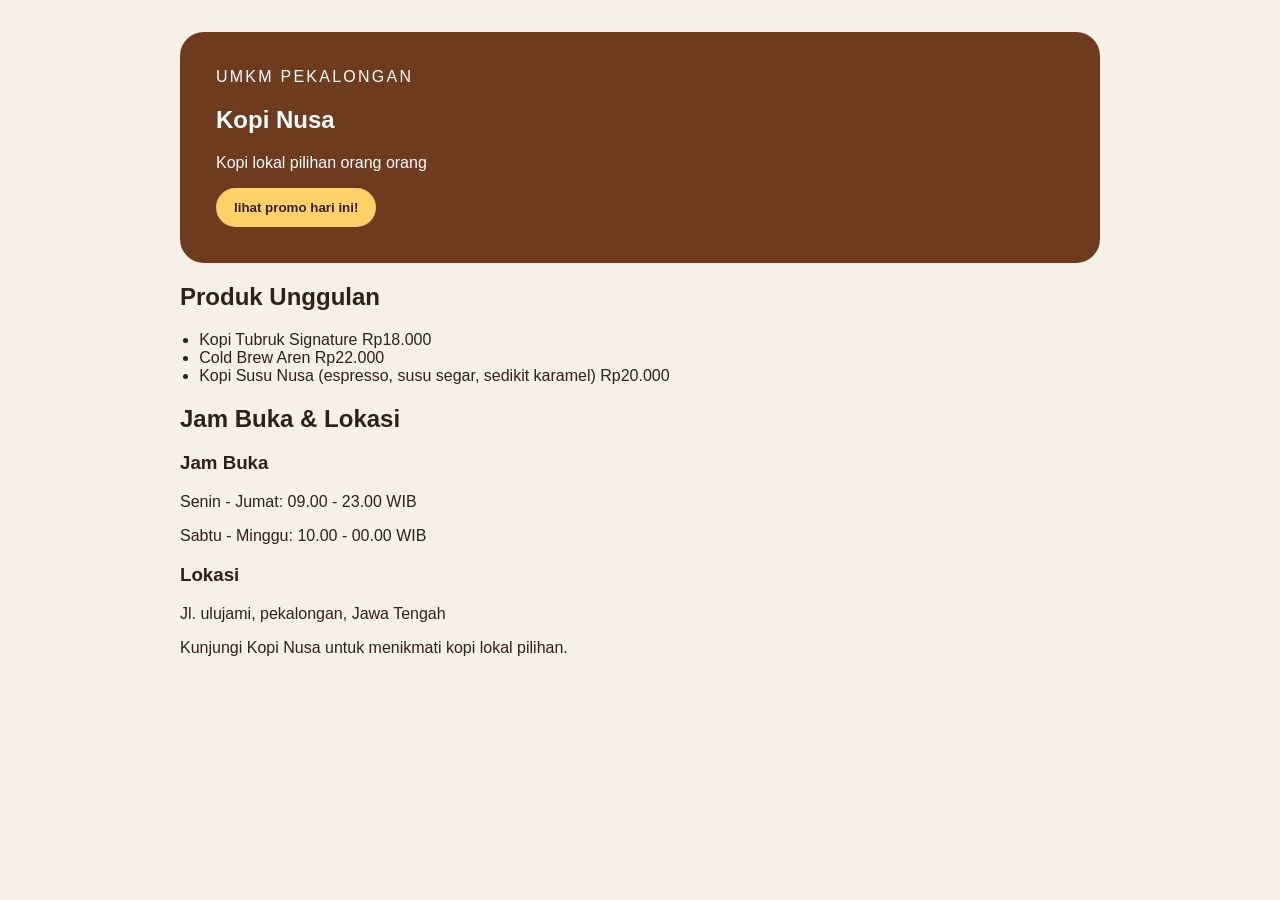
==== index.html @ 39e478fa "feat: tambah informasi lokasi,promo,jam, dan produk UMKM" ====
<!doctype html>
<html lang="id">
    <head>
        <meta charset="UTF-8">
        <meta name="viewport" content="width=device-width, initial-scale=1">
        <title>Kopi Nusa - Website UMKM</title>
        <link rel="stylesheet" href="css/style.css">
     </head>
    
    <body>
        <main class="page">
            <section class="hero">
                <p class="eyebrow">umkm Pekalongan</p>
                <h1 >Kopi Nusa</h1>
                <p>Kopi lokal pilihan orang orang</p>
               <button class="promo-button" type="button">lihat promo hari ini!</button>
               <p class="promo-text">Promo beli 2 gratis 1</p>

            </section>

            <section aria-labelledby="produk-title">
                <h2 id="produk-title">Produk Unggulan</h2>
                <ul class="products">
                    <li>Kopi Tubruk Signature Rp18.000</li>
                    <li>Cold Brew Aren Rp22.000</li>
                    <li>Kopi Susu Nusa (espresso, susu segar, sedikit karamel) Rp20.000</li>

                </ul>
            </section>

            <section class="info-section" aria-labelledby="info-title">
                <h2 id="info-title">Jam Buka & Lokasi</h2>

                    <section class="info-container">
                    <section class="info-card">
                    <h3>Jam Buka</h3>
                    <p>Senin - Jumat: 09.00 - 23.00 WIB</p>
                    <p>Sabtu - Minggu: 10.00 - 00.00 WIB</p>
                </section>

                <section class="info-card">
                    <h3>Lokasi</h3>
                    <p>Jl. ulujami, pekalongan, Jawa Tengah</p>
                     <p>Kunjungi Kopi Nusa untuk menikmati kopi lokal pilihan.</p>
                </section>
                
                </section>
            </section>
        </main>
        <script src="JS/SCRIPT.JS"></script>
    </body>
</html>
---- css/style.css ----
body {
    margin: 0;
    color: #2f2118;
    background: #f6f0e8;
    font-family: Arial, sans-serif;
}

.page {
    max-width: 920px;
    margin: 0 auto;
    padding: 32px 20px;
}

.hero {
    padding: 36px;
    color: white;
    background: #6f3b1f;
    border-radius: 24px;
}

.eyebrow {
    margin: 0 0 8px;
    letter-spacing: 0.14em;
    text-transform: uppercase;
}

.products {
    padding-left: 1.2rem;
}

button {
    padding: 12px 18px;
    color:#2f2118;
    font-weight: 700;
    cursor: pointer;
    background: #ffd166;
    border: 0;
    border-radius: 999px;

}
.promo-text {
    display: none;
    margin-top: 15px;
    padding: 15px 20px;
    background: #ffd166;
    color: #2f2118;
    border-radius: 12px;
    font-weight: bold;
}
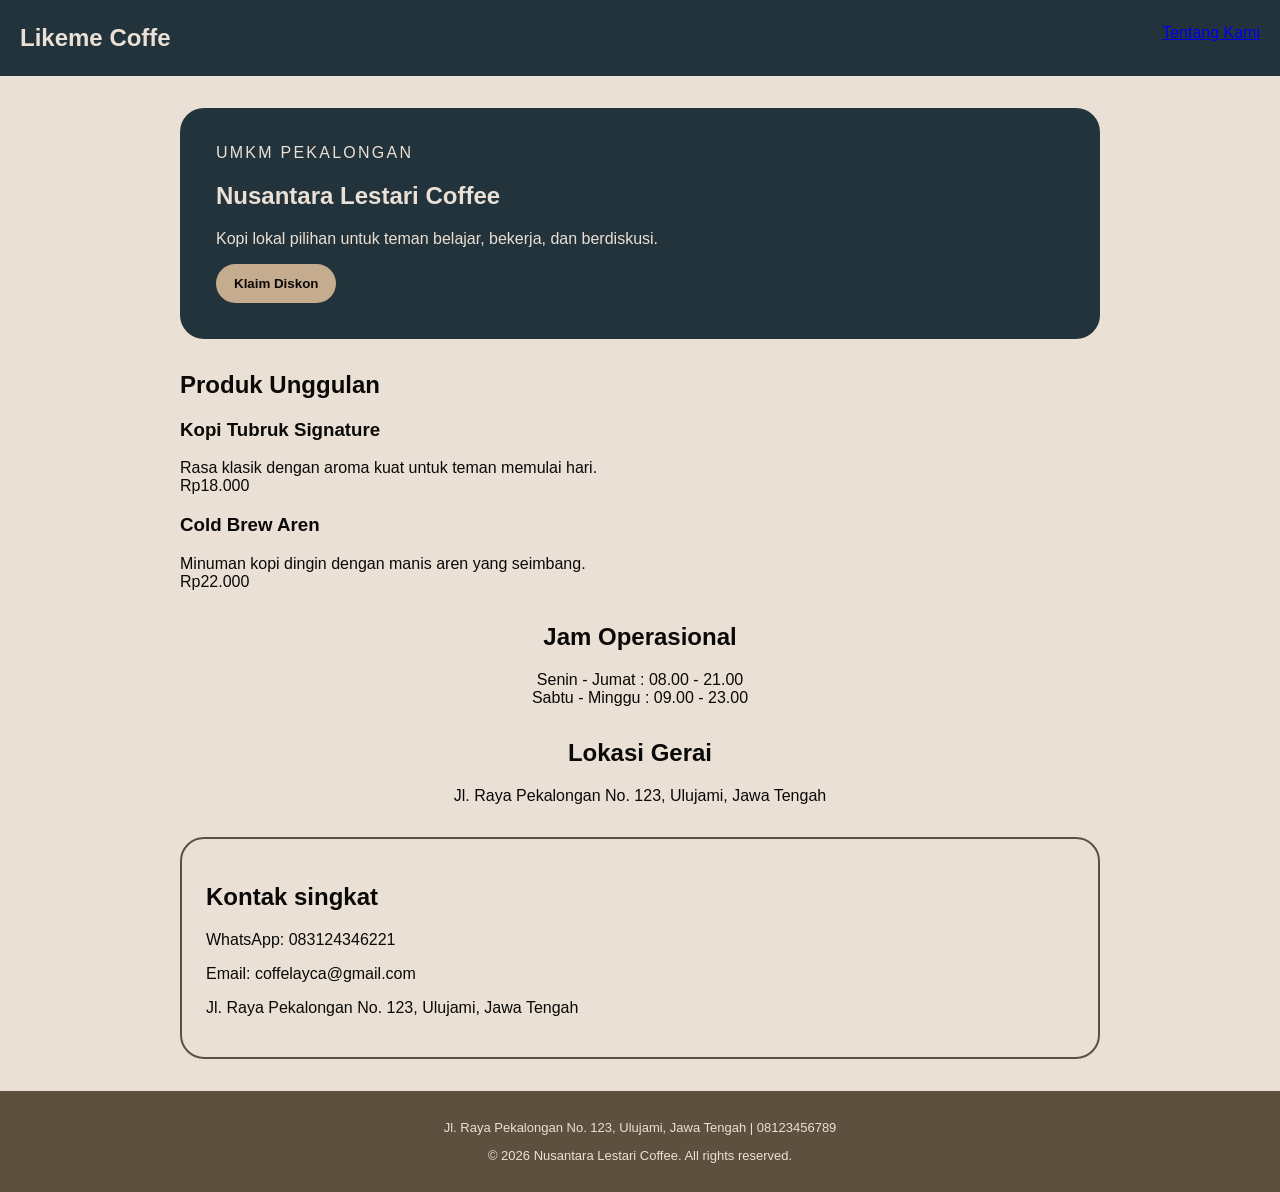
==== commit 9a2f620c: "feat: tambah semantic html dan navigasi dua halaman" ====
--- a/index.html
+++ b/index.html
@@ -1,52 +1,70 @@
 <!doctype html>
 <html lang="id">
-    <head>
-        <meta charset="UTF-8">
-        <meta name="viewport" content="width=device-width, initial-scale=1">
-        <title>Kopi Nusa - Website UMKM</title>
-        <link rel="stylesheet" href="css/style.css">
-     </head>
-    
-    <body>
-        <main class="page">
-            <section class="hero">
-                <p class="eyebrow">umkm Pekalongan</p>
-                <h1 >Kopi Nusa</h1>
-                <p>Kopi lokal pilihan orang orang</p>
-               <button class="promo-button" type="button">lihat promo hari ini!</button>
-               <p class="promo-text">Promo beli 2 gratis 1</p>
 
-            </section>
+<head>
+  <meta charset="utf-8" />
+  <meta name="viewport" content="width=device-width, initial-scale=1" />
+  <title>Nusantara Lestari Coffee - Website UMKM</title>
+  <link rel="stylesheet" href="css/style.css" />
+</head>
 
-            <section aria-labelledby="produk-title">
-                <h2 id="produk-title">Produk Unggulan</h2>
-                <ul class="products">
-                    <li>Kopi Tubruk Signature Rp18.000</li>
-                    <li>Cold Brew Aren Rp22.000</li>
-                    <li>Kopi Susu Nusa (espresso, susu segar, sedikit karamel) Rp20.000</li>
+<body>
+  <a class="skip-link" href="#konten">Lewati ke konten utama</a>
+  <header class="site-header">
+    <h1 class="site-title">Likeme Coffe</h1>
+    <nav class="site-navigation" aria-label="Main Navigation">
+      <a href="tentang.html">Tentang Kami</a>
+    </nav>
+  </header>
 
-                </ul>
-            </section>
+  <main class="page" id="konten">
+    <section class="hero">
+      <p class="eyebrow">UMKM Pekalongan</p>
+      <h1>Nusantara Lestari Coffee</h1>
+      <p>Kopi lokal pilihan untuk teman belajar, bekerja, dan berdiskusi.</p>
+      <button id="promoButton" type="button">Klaim Diskon</button>
+    </section>
 
-            <section class="info-section" aria-labelledby="info-title">
-                <h2 id="info-title">Jam Buka & Lokasi</h2>
+    <section aria-labelledby="produk-title" class="products-section">
+      <h2 id="produk-title">Produk Unggulan</h2>
+      <div class="product-list">
+        <article class="product-card">
+          <h3>Kopi Tubruk Signature</h3>
+          <p>Rasa klasik dengan aroma kuat untuk teman memulai hari.</p>
+          <p class="price">Rp18.000</p>
+        </article>
+        <article class="product-card">
+          <h3>Cold Brew Aren</h3>
+          <p>Minuman kopi dingin dengan manis aren yang seimbang.</p>
+          <p class="price">Rp22.000</p>
+        </article>
+      </div>
+    </section>
 
-                    <section class="info-container">
-                    <section class="info-card">
-                    <h3>Jam Buka</h3>
-                    <p>Senin - Jumat: 09.00 - 23.00 WIB</p>
-                    <p>Sabtu - Minggu: 10.00 - 00.00 WIB</p>
-                </section>
+    <section aria-labelledby="operational-time" class="operational-hours">
+      <h2 id="operational-time">Jam Operasional</h2>
+      <p>Senin - Jumat : 08.00 - 21.00</p>
+      <p>Sabtu - Minggu : 09.00 - 23.00</p>
+    </section>
 
-                <section class="info-card">
-                    <h3>Lokasi</h3>
-                    <p>Jl. ulujami, pekalongan, Jawa Tengah</p>
-                     <p>Kunjungi Kopi Nusa untuk menikmati kopi lokal pilihan.</p>
-                </section>
-                
-                </section>
-            </section>
-        </main>
-        <script src="JS/SCRIPT.JS"></script>
-    </body>
+    <section aria-labelledby="location" class="location-section">
+      <h2 id="location">Lokasi Gerai</h2>
+      <p>Jl. Raya Pekalongan No. 123, Ulujami, Jawa Tengah</p>
+    </section>
+
+    <section aria-labelledby="contacts" class="contacts">
+      <h2>Kontak singkat</h2>
+      <p>WhatsApp: 083124346221</p>
+      <p>Email: coffelayca@gmail.com</p>
+      <p>Jl. Raya Pekalongan No. 123, Ulujami, Jawa Tengah</p>
+    </section>
+
+  </main>
+  <footer class="site-footer">
+    <p>Jl. Raya Pekalongan No. 123, Ulujami, Jawa Tengah | 08123456789</p>
+    <p>&copy; 2026 Nusantara Lestari Coffee. All rights reserved.</p>
+  </footer>
+  <script src="js/script.js"></script>
+</body>
+
 </html>
--- a/css/style.css
+++ b/css/style.css
@@ -1,49 +1,123 @@
+:root {
+  --charcoal: #0a0908;
+  --slate: #22333b;
+  --ivory: #eae0d5;
+  --sand: #c6ac8f;
+  --brown: #5e503f;
+}
+
+.skip-link {
+  position: absolute;
+  left: -9999px;
+  padding: 8px 12px;
+  color: var(--ivory);
+  background: var(--charcoal);
+}
+
+.skip-link:focus {
+  top: 8px;
+  left: 8px;
+}
+
 body {
-    margin: 0;
-    color: #2f2118;
-    background: #f6f0e8;
-    font-family: Arial, sans-serif;
+  margin: 0;
+  color: var(--charcoal);
+  background: var(--ivory);
+  font-family: Arial, sans-serif;
+}
+
+.site-header {
+  padding: 24px 20px;
+  background: var(--slate);
+  display: flex;
+  justify-content: space-between;
+}
+
+.site-title {
+  margin: 0;
+  color: var(--ivory);
+  font-size: 24px;
+  font-weight: 700;
+}
+
+.profile-image {
+  width: 100%;
+  max-width: 400px;
+  height: auto;
+  border-radius: 12px;
+  margin-bottom: 16px;
 }
 
 .page {
-    max-width: 920px;
-    margin: 0 auto;
-    padding: 32px 20px;
+  max-width: 920px;
+  margin: 0 auto;
+  padding: 32px 20px;
 }
 
 .hero {
-    padding: 36px;
-    color: white;
-    background: #6f3b1f;
-    border-radius: 24px;
+  padding: 36px;
+  color: var(--ivory);
+  background: var(--slate);
+  border-radius: 24px;
 }
 
 .eyebrow {
-    margin: 0 0 8px;
-    letter-spacing: 0.14em;
-    text-transform: uppercase;
+  margin: 0 0 8px;
+  letter-spacing: 0.14em;
+  text-transform: uppercase;
 }
 
 .products {
-    padding-left: 1.2rem;
+  padding-left: 1.2rem;
 }
 
 button {
-    padding: 12px 18px;
-    color:#2f2118;
-    font-weight: 700;
-    cursor: pointer;
-    background: #ffd166;
-    border: 0;
-    border-radius: 999px;
+  padding: 12px 18px;
+  color: var(--charcoal);
+  font-weight: 700;
+  cursor: pointer;
+  background: var(--sand);
+  border: 0;
+  border-radius: 999px;
+}
 
+.products-section {
+  margin-top: 32px;
 }
-.promo-text {
-    display: none;
-    margin-top: 15px;
-    padding: 15px 20px;
-    background: #ffd166;
-    color: #2f2118;
-    border-radius: 12px;
-    font-weight: bold;
-}+
+.products-section p {
+  margin: 0;
+}
+
+.operational-hours {
+  margin-top: 32px;
+  text-align: center;
+}
+
+.operational-hours p {
+  margin: 0;
+}
+
+.location-section {
+  margin: 32px;
+  text-align: center;
+}
+
+.location-section p {
+  margin: 0;
+}
+
+.contacts {
+  background-color: var(--ivory);
+  border: 2px solid var(--brown);
+  border-radius: 24px;
+  padding: 24px;
+}
+
+.site-footer {
+  font-size: small;
+  padding: 16px;
+  background: var(--brown);
+  color: var(--ivory);
+  text-align: center;
+}       
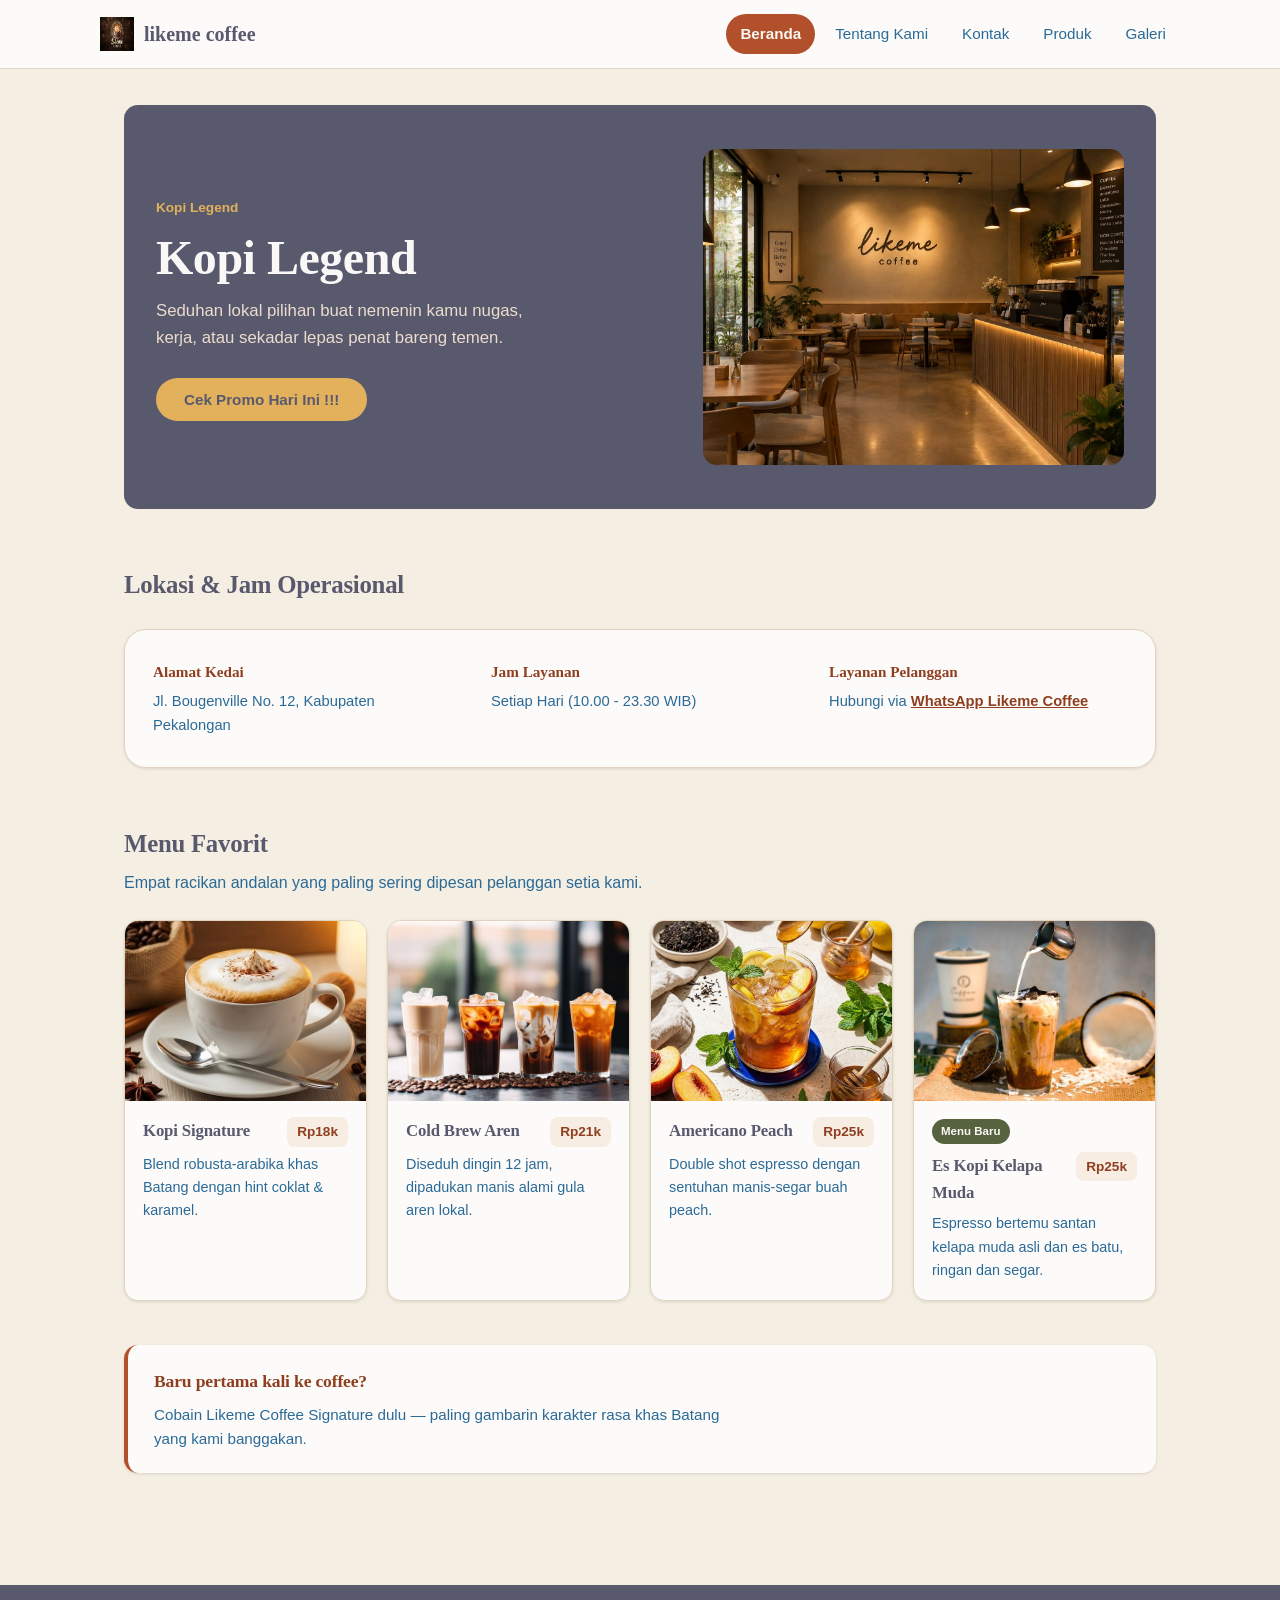
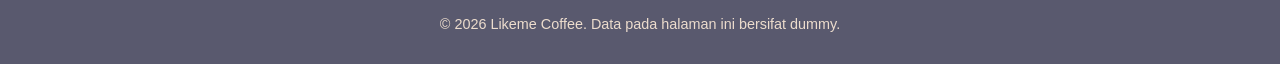
==== commit 6e0ec147: "feat: media dan katalog" ====
--- a/index.html
+++ b/index.html
@@ -1,70 +1,136 @@
-<!doctype html>
+<!DOCTYPE html>
 <html lang="id">
 
 <head>
-  <meta charset="utf-8" />
-  <meta name="viewport" content="width=device-width, initial-scale=1" />
-  <title>Nusantara Lestari Coffee - Website UMKM</title>
-  <link rel="stylesheet" href="css/style.css" />
+    <meta charset="UTF-8">
+    <meta name="viewport" content="width=device-width, initial-scale=1.0">
+    <title>Likeme Coffee - Teman Nyantai & Nongkrong</title>
+    <link rel="stylesheet" href="css/style.css" />
 </head>
 
 <body>
-  <a class="skip-link" href="#konten">Lewati ke konten utama</a>
-  <header class="site-header">
-    <h1 class="site-title">Likeme Coffe</h1>
-    <nav class="site-navigation" aria-label="Main Navigation">
-      <a href="tentang.html">Tentang Kami</a>
-    </nav>
-  </header>
+    <a class="skip-link" href="#konten">Lewati ke konten utama</a>
+    <header class="site-header">
+        <nav class="nav" aria-label="Navigasi utama">
+            <a class="brand" href="index.html">
+                <img class="brand-mark" src="assets/images/logo_likeme_coffee.jpg" alt="logo likeme coffee" width="34" height="34">
+                likeme coffee
+            </a>
+            <ul class="nav-list">
+                <li><a class="active" aria-current="page" href="index.html">Beranda</a></li>
+                <li><a href="tentang.html">Tentang Kami</a></li>
+                <li><a href="index.html#kontak">Kontak</a></li>
+                <li><a href="produk.html">Produk</a></li>
+                <li><a href="galeri.html">Galeri</a></li>
+            </ul>
+        </nav>
+    </header>
 
-  <main class="page" id="konten">
-    <section class="hero">
-      <p class="eyebrow">UMKM Pekalongan</p>
-      <h1>Nusantara Lestari Coffee</h1>
-      <p>Kopi lokal pilihan untuk teman belajar, bekerja, dan berdiskusi.</p>
-      <button id="promoButton" type="button">Klaim Diskon</button>
-    </section>
+    <main id="konten" class="page">
+        <!-- Hero Section -->
+        <section class="hero">
+            <div class="hero-copy">
+                <span class="eyebrow">Kopi Legend</span>
+                <h1>Kopi Legend</h1>
+                <p class="hero-desc">Seduhan lokal pilihan buat nemenin kamu nugas, kerja, atau sekadar lepas penat
+                    bareng temen.</p>
+                <div class="hero-action">
+                    <button id="promoButton" type="button" aria-pressed="false">Cek Promo Hari Ini !!!</button>
+                </div>
+            </div>
+            <img src="assets/images/tampak_dalam_coffee.jpg" alt="Tampak dalam likeme coffee" class="hero-img" />
+        </section>
 
-    <section aria-labelledby="produk-title" class="products-section">
-      <h2 id="produk-title">Produk Unggulan</h2>
-      <div class="product-list">
-        <article class="product-card">
-          <h3>Kopi Tubruk Signature</h3>
-          <p>Rasa klasik dengan aroma kuat untuk teman memulai hari.</p>
-          <p class="price">Rp18.000</p>
-        </article>
-        <article class="product-card">
-          <h3>Cold Brew Aren</h3>
-          <p>Minuman kopi dingin dengan manis aren yang seimbang.</p>
-          <p class="price">Rp22.000</p>
-        </article>
-      </div>
-    </section>
+        <section id="kontak" class="section" aria-labelledby="kontak-title">
+            <div class="section-head">
+                <h2 id="kontak-title">Lokasi & Jam Operasional</h2>
+            </div>
+            <div class="contact-card">
+                <div class="contact-item">
+                    <strong>Alamat Kedai</strong>
+                    <p>Jl. Bougenville No. 12, Kabupaten Pekalongan</p>
+                </div>
+                <div class="contact-item">
+                    <strong>Jam Layanan</strong>
+                    <p>Setiap Hari (10.00 - 23.30 WIB)</p>
+                </div>
+                <div class="contact-item">
+                    <strong>Layanan Pelanggan</strong>
+                    <p>Hubungi via <a href="https://wa.me/6283124346221" target="_blank"
+                            rel="noopener noreferrer">WhatsApp Likeme Coffee</a></p>
+                </div>
+            </div>
+        </section>
 
-    <section aria-labelledby="operational-time" class="operational-hours">
-      <h2 id="operational-time">Jam Operasional</h2>
-      <p>Senin - Jumat : 08.00 - 21.00</p>
-      <p>Sabtu - Minggu : 09.00 - 23.00</p>
-    </section>
+        <section class="section" aria-labelledby="produk-title">
+            <div class="section-head">
+                <h2 id="produk-title">Menu Favorit</h2>
+                <p>Empat racikan andalan yang paling sering dipesan pelanggan setia kami.</p>
+            </div>
 
-    <section aria-labelledby="location" class="location-section">
-      <h2 id="location">Lokasi Gerai</h2>
-      <p>Jl. Raya Pekalongan No. 123, Ulujami, Jawa Tengah</p>
-    </section>
+            <div class="products">
+                <figure class="product-card">
+                    <img src="assets/images/kopi_signature.jpg" alt="Kopi Signature disajikan dalam gelas"
+                        class="product-img">
+                    <figcaption>
+                        <div class="product-header">
+                            <h3>Kopi Signature</h3>
+                            <span class="price">Rp18k</span>
+                        </div>
+                        <p>Blend robusta-arabika khas Batang dengan hint coklat & karamel.</p>
+                    </figcaption>
+                </figure>
 
-    <section aria-labelledby="contacts" class="contacts">
-      <h2>Kontak singkat</h2>
-      <p>WhatsApp: 083124346221</p>
-      <p>Email: coffelayca@gmail.com</p>
-      <p>Jl. Raya Pekalongan No. 123, Ulujami, Jawa Tengah</p>
-    </section>
+                <figure class="product-card">
+                    <img src="assets/images/cold_brew_aren.jpg" alt="Cold Brew Aren dengan es dalam gelas"
+                        class="product-img">
+                    <figcaption>
+                        <div class="product-header">
+                            <h3>Cold Brew Aren</h3>
+                            <span class="price">Rp21k</span>
+                        </div>
+                        <p>Diseduh dingin 12 jam, dipadukan manis alami gula aren lokal.</p>
+                    </figcaption>
+                </figure>
 
-  </main>
-  <footer class="site-footer">
-    <p>Jl. Raya Pekalongan No. 123, Ulujami, Jawa Tengah | 08123456789</p>
-    <p>&copy; 2026 Nusantara Lestari Coffee. All rights reserved.</p>
-  </footer>
-  <script src="js/script.js"></script>
+                <figure class="product-card">
+                    <img src="assets/images/peach_coffee.jpg" alt="Americano Peach dengan potongan buah peach"
+                        class="product-img">
+                    <figcaption>
+                        <div class="product-header">
+                            <h3>Americano Peach</h3>
+                            <span class="price">Rp25k</span>
+                        </div>
+                        <p>Double shot espresso dengan sentuhan manis-segar buah peach.</p>
+                    </figcaption>
+                </figure>
+
+                <figure class="product-card">
+                    <img src="assets/images/es_kopi_kelapa.jpg"
+                        alt="Es Kopi Kelapa Muda dengan serutan kelapa di atasnya" class="product-img">
+                    <figcaption>
+                        <span class="new-badge">Menu Baru</span>
+                        <div class="product-header">
+                            <h3>Es Kopi Kelapa Muda</h3>
+                            <span class="price">Rp25k</span>
+                        </div>
+                        <p>Espresso bertemu santan kelapa muda asli dan es batu, ringan dan segar.</p>
+                    </figcaption>
+                </figure>
+            </div>
+        </section>
+
+        <aside class="aside-note" aria-labelledby="aside-title">
+            <h2 id="aside-title">Baru pertama kali ke coffee?</h2>
+            <p>Cobain Likeme Coffee Signature dulu — paling gambarin karakter rasa khas Batang yang kami banggakan.</p>
+        </aside>
+    </main>
+
+    <footer class="site-footer">
+        <p>&copy; 2026 Likeme Coffee. Data pada halaman ini bersifat dummy.</p>
+    </footer>
+
+    <script src="js/script.js"></script>
 </body>
 
 </html>
--- a/css/style.css
+++ b/css/style.css
@@ -1,123 +1,653 @@
 :root {
-  --charcoal: #0a0908;
-  --slate: #22333b;
-  --ivory: #eae0d5;
-  --sand: #c6ac8f;
-  --brown: #5e503f;
-}
-
+    --ink: #59596e;
+    --ink-soft: #2b6a97;
+    --cream: #f4eee3;
+    --paper: #fcfbfafa;
+    --line: #e2d3be;
+    --table-border: #574936;
+    --rust: #b1502a;
+    --rust-dark: #8f3f20;
+    --gold: #edb158;
+    --gold-light: #e3b15c;
+    --moss: #57623e;
+
+    --font-display: "Iowan Old Style", "Palatino Linotype", Georgia, "Times New Roman", serif;
+    --font-body: "Segoe UI", "Helvetica Neue", Arial, sans-serif;
+
+    --radius-lg: 22px;
+    --radius-md: 14px;
+    --radius-sm: 8px;
+    --shadow-card: 0 1px 3px rgba(44, 27, 18, 0.12);
+    --content-w: 1080px;
+}
+
+* {
+    box-sizing: border-box;
+}
+
+html {
+    scroll-behavior: smooth;
+}
+
+@media (prefers-reduced-motion: reduce) {
+    html {
+        scroll-behavior: auto;
+    }
+
+    * {
+        animation-duration: 0.01ms !important;
+        transition-duration: 0.01ms !important;
+    }
+}
+
+body {
+    margin: 0;
+    color: var(--ink);
+    background-color: var(--cream);
+    font-family: var(--font-body);
+    line-height: 1.6;
+}
+
+h1,
+h2,
+h3 {
+    font-family: var(--font-display);
+    color: var(--ink);
+    letter-spacing: -0.01em;
+}
+
+p {
+    max-width: 68ch;
+}
+
+a {
+    color: var(--rust-dark);
+}
+
+img {
+    max-width: 100%;
+    height: auto;
+    display: block;
+}
+
+.page {
+    max-width: var(--content-w);
+    margin: 0 auto;
+    padding: 36px 24px 64px;
+}
+
+/* Header & navigasi */
+#kontak {
+    scroll-margin-top: 90px;
+}
+
+.site-header {
+    padding: 14px 24px;
+    background: var(--paper);
+    border-bottom: 1px solid var(--line);
+    position: sticky;
+    top: 0;
+    z-index: 20;
+}
+
+.nav {
+    max-width: var(--content-w);
+    margin: 0 auto;
+    display: flex;
+    align-items: center;
+    justify-content: space-between;
+    gap: 16px;
+    flex-wrap: wrap;
+}
+
+.brand {
+    display: inline-flex;
+    align-items: center;
+    gap: 10px;
+    color: var(--ink);
+    font-family: var(--font-display);
+    font-weight: 700;
+    font-size: 1.25rem;
+    text-decoration: none;
+}
+
+.brand-mark {
+    width: 34px;
+    height: 34px;
+    flex-shrink: 0;
+}
+
+.nav-toggle {
+    display: none;
+}
+
+.nav-list {
+    display: flex;
+    padding: 0;
+    margin: 0;
+    list-style: none;
+    gap: 6px;
+    flex-wrap: wrap;
+}
+
+.nav-list a {
+    display: inline-block;
+    padding: 8px 14px;
+    border-radius: 999px;
+    color: var(--ink-soft);
+    text-decoration: none;
+    font-size: 0.95rem;
+}
+
+.nav-list a:hover {
+    background: var(--cream);
+    color: var(--ink);
+}
+
+.nav-list a.active,
+.nav-list a[aria-current="page"] {
+    font-weight: 700;
+    color: var(--paper);
+    background: var(--rust);
+}
+
+@media (max-width: 640px) {
+    .nav-list {
+        width: 100%;
+        justify-content: flex-start;
+        gap: 4px;
+    }
+
+    .nav-list a {
+        padding: 8px 10px;
+        font-size: 0.88rem;
+    }
+}
+
+/*Hero*/
+.hero {
+    padding: 44px 32px;
+    color: var(--paper);
+    background: var(--ink);
+    border-radius: var(--radius-md);
+    display: grid;
+    grid-template-columns: 1.1fr 0.9fr;
+    align-items: center;
+    gap: 32px;
+}
+
+.eyebrow {
+    display: inline-block;
+    font-size: 0.85rem;
+    font-weight: 600;
+    color: var(--gold-light);
+    margin-bottom: 14px;
+}
+
+.hero h1 {
+    margin: 0 0 14px 0;
+    color: var(--paper);
+    font-size: clamp(2.1rem, 4vw, 3rem);
+    line-height: 1.08;
+}
+
+.hero-desc {
+    margin: 0 0 26px 0;
+    max-width: 42ch;
+    font-size: 1.05rem;
+    color: #ecdccd;
+}
+
+.hero-action {
+    margin: 0;
+}
+
+button,
+.btn {
+    padding: 13px 28px;
+    color: var(--ink);
+    font-weight: 700;
+    font-size: 0.95rem;
+    font-family: var(--font-body);
+    cursor: pointer;
+    background-color: var(--gold-light);
+    border: none;
+    border-radius: 999px;
+    transition: background-color 0.2s, transform 0.1s;
+}
+
+button:hover,
+.btn:hover {
+    background-color: var(--gold);
+}
+
+button:active,
+.btn:active {
+    transform: scale(0.98);
+}
+
+.hero-img {
+    width: 100%;
+    aspect-ratio: 4 / 3;
+    object-fit: cover;
+    border-radius: var(--radius-md);
+}
+
+@media (max-width: 720px) {
+    .hero {
+        grid-template-columns: 1fr;
+        padding: 40px 22px;
+        text-align: left;
+    }
+}
+
+/*Section*/
+.section {
+    margin-top: 56px;
+}
+
+.section-head {
+    margin-bottom: 24px;
+    max-width: 62ch;
+}
+
+.section-head h2 {
+    font-size: 1.55rem;
+    margin: 0 0 6px 0;
+}
+
+.section-head p {
+    margin: 0;
+    color: var(--ink-soft);
+}
+
+/*Kontak*/
+.contact-card {
+    background: var(--paper);
+    border: 1px solid var(--line);
+    border-radius: var(--radius-lg);
+    padding: 8px;
+    box-shadow: var(--shadow-card);
+    display: grid;
+    grid-template-columns: repeat(3, 1fr);
+}
+
+.contact-item {
+    padding: 22px 20px;
+}
+
+.contact-item strong {
+    display: block;
+    color: var(--rust-dark);
+    margin-bottom: 6px;
+    font-size: 0.95rem;
+    font-family: var(--font-display);
+}
+
+.contact-item p {
+    margin: 0;
+    font-size: 0.92rem;
+    color: var(--ink-soft);
+}
+
+.contact-item a {
+    color: var(--rust-dark);
+    font-weight: 700;
+    text-decoration: underline;
+}
+
+.contact-item a:hover {
+    color: var(--ink);
+}
+
+@media (max-width: 700px) {
+    .contact-card {
+        grid-template-columns: 1fr;
+    }
+}
+
+/*Product cards*/
+.products {
+    display: grid;
+    grid-template-columns: repeat(auto-fit, minmax(220px, 1fr));
+    gap: 20px;
+}
+
+.product-card {
+    background: var(--paper);
+    border: 1px solid var(--line);
+    border-radius: var(--radius-md);
+    overflow: hidden;
+    box-shadow: var(--shadow-card);
+    margin: 0;
+}
+
+.product-card img {
+    width: 100%;
+    aspect-ratio: 4 / 3;
+    object-fit: cover;
+}
+
+.product-card figcaption {
+    padding: 16px 18px 18px;
+}
+
+.product-header {
+    display: flex;
+    align-items: baseline;
+    justify-content: space-between;
+    gap: 8px;
+    margin-bottom: 6px;
+}
+
+.product-header h3 {
+    margin: 0;
+    font-size: 1.05rem;
+}
+
+.price {
+    flex-shrink: 0;
+    font-weight: 700;
+    font-family: var(--font-body);
+    color: var(--rust-dark);
+    background-color: #f7ede2;
+    padding: 4px 10px;
+    border-radius: var(--radius-sm);
+    font-size: 0.85rem;
+    white-space: nowrap;
+}
+
+.product-card p {
+    margin: 0;
+    font-size: 0.9rem;
+    color: var(--ink-soft);
+}
+
+.new-badge {
+    display: inline-block;
+    font-size: 0.72rem;
+    font-weight: 700;
+    color: var(--paper);
+    background: var(--moss);
+    padding: 3px 9px;
+    border-radius: 999px;
+    margin-bottom: 8px;
+}
+
+/*Aside*/
+.aside-note {
+    margin-top: 44px;
+    background: var(--paper);
+    border-left: 4px solid var(--rust);
+    border-radius: var(--radius-md);
+    padding: 22px 26px;
+    box-shadow: var(--shadow-card);
+}
+
+.aside-note h2 {
+    margin: 0 0 8px 0;
+    font-size: 1.1rem;
+    color: var(--rust-dark);
+}
+
+.aside-note p {
+    margin: 0;
+    font-size: 0.95rem;
+    color: var(--ink-soft);
+}
+
+/*Hero card (Tentang / Produk / Galeri)*/
+.about-hero {
+    background: var(--ink);
+    border: 1px solid var(--line);
+    border-radius: var(--radius-md);
+    padding: 40px 28px;
+    display: grid;
+    grid-template-columns: 1fr 1fr;
+    gap: 32px;
+    align-items: center;
+    box-shadow: var(--shadow-card);
+}
+
+.about-hero .eyebrow {
+    color: var(--gold-light);
+}
+
+.about-hero h1 {
+    margin: 0 0 14px 0;
+    font-size: clamp(1.9rem, 3.4vw, 2.4rem);
+    color: var(--paper);
+}
+
+.about-desc {
+    margin: 0;
+    color: #ecdccd;
+    font-size: 1.02rem;
+    line-height: 1.75;
+}
+
+.about-img {
+    width: 100%;
+    aspect-ratio: 4 / 3;
+    object-fit: cover;
+    border-radius: var(--radius-md);
+}
+
+@media (max-width: 720px) {
+    .about-hero {
+        grid-template-columns: 1fr;
+        padding: 32px 22px;
+    }
+}
+
+.values-grid {
+    display: grid;
+    grid-template-columns: repeat(auto-fit, minmax(230px, 1fr));
+    gap: 20px;
+}
+
+.value-item {
+    background: var(--paper);
+    border: 1px solid var(--line);
+    border-radius: var(--radius-md);
+    padding: 26px 22px;
+    box-shadow: var(--shadow-card);
+}
+
+.value-icon {
+    width: 40px;
+    height: 40px;
+    color: var(--rust);
+    margin-bottom: 14px;
+}
+
+.value-item h3 {
+    margin: 0 0 8px 0;
+    font-size: 1.08rem;
+}
+
+.value-item p {
+    margin: 0;
+    font-size: 0.92rem;
+    color: var(--ink-soft);
+    line-height: 1.55;
+}
+
+/*Produk — kategori & tabel*/
+.intro-lede {
+    font-size: 1.05rem;
+    color: var(--ink-soft);
+    max-width: 62ch;
+}
+
+.category-list {
+    display: grid;
+    grid-template-columns: repeat(auto-fit, minmax(200px, 1fr));
+    gap: 14px;
+    padding: 0;
+    margin: 0 0 8px 0;
+    list-style: none;
+}
+
+.category-list li {
+    background: var(--paper);
+    border: 1px solid var(--line);
+    border-radius: var(--radius-sm);
+    padding: 14px 16px;
+    font-size: 0.92rem;
+    color: var(--ink-soft);
+}
+
+.price-table-wrap {
+    background: var(--paper);
+    border: 1px solid var(--table-border);
+    border-radius: var(--radius-md);
+    overflow: hidden;
+    overflow-x: auto;
+}
+
+table {
+    width: 100%;
+    border-collapse: collapse;
+    min-width: 480px;
+}
+
+caption {
+    text-align: left;
+    font-weight: 700;
+    padding: 16px 18px 4px;
+    font-family: var(--font-display);
+    color: var(--ink);
+}
+
+thead th {
+    text-align: left;
+    font-size: 0.82rem;
+    letter-spacing: 0.02em;
+    color: var(--paper);
+    background: var(--rust-dark);
+    padding: 12px 18px;
+    border-bottom: 2px solid var(--ink);
+}
+
+tbody th,
+tbody td {
+    padding: 12px 18px;
+    border-bottom: 1px solid var(--table-border);
+    font-size: 0.94rem;
+}
+
+tbody th {
+    text-align: left;
+    font-weight: 600;
+    color: var(--ink);
+}
+
+tbody td.price-cell {
+    color: var(--rust-dark);
+    font-weight: 700;
+    white-space: nowrap;
+}
+
+tbody tr:nth-child(even) {
+    background: var(--cream);
+}
+
+tbody tr:last-child th,
+tbody tr:last-child td {
+    border-bottom: none;
+}
+
+/*Galeri*/
+.gallery-grid {
+    display: grid;
+    grid-template-columns: repeat(auto-fit, minmax(240px, 1fr));
+    gap: 20px;
+}
+
+.media-card {
+    margin: 0;
+    background: var(--paper);
+    border: 1px solid var(--line);
+    border-radius: var(--radius-md);
+    overflow: hidden;
+    box-shadow: var(--shadow-card);
+}
+
+.media-card img {
+    width: 100%;
+    aspect-ratio: 4 / 3;
+    object-fit: cover;
+}
+
+.media-card figcaption {
+    padding: 14px 16px;
+    font-size: 0.88rem;
+    color: var(--ink-soft);
+}
+
+.video-wrap {
+    background: var(--paper);
+    border: 1px solid var(--line);
+    border-radius: var(--radius-md);
+    padding: 18px;
+    box-shadow: var(--shadow-card);
+}
+
+.video-wrap video {
+    width: 100%;
+    aspect-ratio: 4 / 3;
+    border-radius: var(--radius-sm);
+    background: var(--ink);
+}
+
+.video-caption {
+    margin: 12px 4px 0;
+    font-size: 0.88rem;
+    color: var(--ink-soft);
+}
+
+.audio-caption {
+    margin: 0 4px 12px;
+}
+
+.audio-player {
+    width: 100%;
+}
+
+/*Asebilitas dan footer*/
 .skip-link {
-  position: absolute;
-  left: -9999px;
-  padding: 8px 12px;
-  color: var(--ivory);
-  background: var(--charcoal);
+    position: absolute;
+    left: -9999px;
+    padding: 8px 12px;
+    color: var(--paper);
+    background: var(--ink);
+    border-radius: var(--radius-sm);
+    z-index: 30;
 }
 
 .skip-link:focus {
-  top: 8px;
-  left: 8px;
-}
-
-body {
-  margin: 0;
-  color: var(--charcoal);
-  background: var(--ivory);
-  font-family: Arial, sans-serif;
-}
-
-.site-header {
-  padding: 24px 20px;
-  background: var(--slate);
-  display: flex;
-  justify-content: space-between;
-}
-
-.site-title {
-  margin: 0;
-  color: var(--ivory);
-  font-size: 24px;
-  font-weight: 700;
-}
-
-.profile-image {
-  width: 100%;
-  max-width: 400px;
-  height: auto;
-  border-radius: 12px;
-  margin-bottom: 16px;
-}
-
-.page {
-  max-width: 920px;
-  margin: 0 auto;
-  padding: 32px 20px;
-}
-
-.hero {
-  padding: 36px;
-  color: var(--ivory);
-  background: var(--slate);
-  border-radius: 24px;
-}
-
-.eyebrow {
-  margin: 0 0 8px;
-  letter-spacing: 0.14em;
-  text-transform: uppercase;
-}
-
-.products {
-  padding-left: 1.2rem;
-}
-
-button {
-  padding: 12px 18px;
-  color: var(--charcoal);
-  font-weight: 700;
-  cursor: pointer;
-  background: var(--sand);
-  border: 0;
-  border-radius: 999px;
-}
-
-.products-section {
-  margin-top: 32px;
-}
-
-.products-section p {
-  margin: 0;
-}
-
-.operational-hours {
-  margin-top: 32px;
-  text-align: center;
-}
-
-.operational-hours p {
-  margin: 0;
-}
-
-.location-section {
-  margin: 32px;
-  text-align: center;
-}
-
-.location-section p {
-  margin: 0;
-}
-
-.contacts {
-  background-color: var(--ivory);
-  border: 2px solid var(--brown);
-  border-radius: 24px;
-  padding: 24px;
+    top: 8px;
+    left: 8px;
+}
+
+a:focus-visible,
+button:focus-visible,
+.nav-list a:focus-visible {
+    outline: 3px solid #8d580f;
+    outline-offset: 3px;
 }
 
 .site-footer {
-  font-size: small;
-  padding: 16px;
-  background: var(--brown);
-  color: var(--ivory);
-  text-align: center;
-}       +    padding: 28px 24px;
+    color: #ecdccd;
+    text-align: center;
+    background: var(--ink);
+    margin-top: 48px;
+    font-size: 0.9rem;
+}
+
+.site-footer p {
+    margin: 0 auto;
+    max-width: var(--content-w);
+}
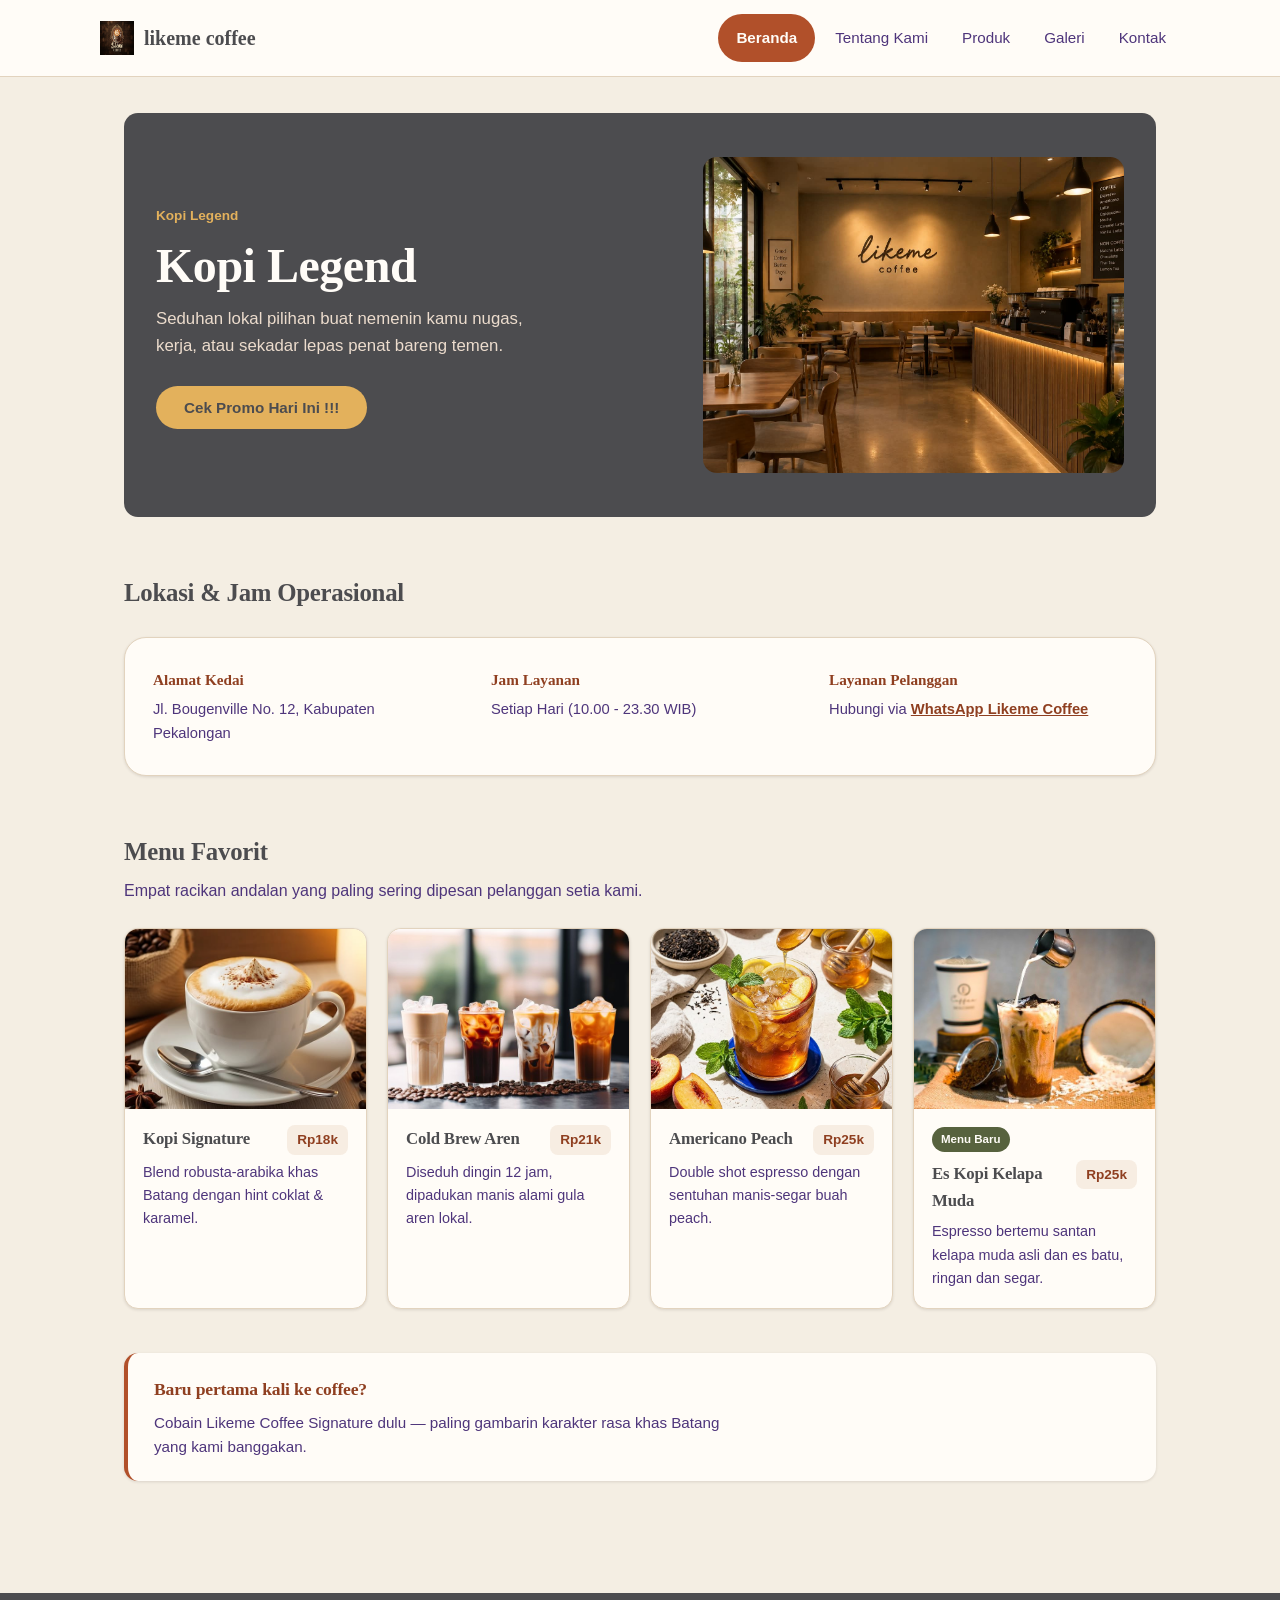
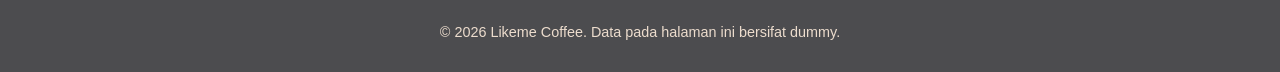
==== commit 5d96ff62: "feat: tambah form kontak aksesibel dan preview" ====
--- a/index.html
+++ b/index.html
@@ -19,9 +19,9 @@
             <ul class="nav-list">
                 <li><a class="active" aria-current="page" href="index.html">Beranda</a></li>
                 <li><a href="tentang.html">Tentang Kami</a></li>
-                <li><a href="index.html#kontak">Kontak</a></li>
                 <li><a href="produk.html">Produk</a></li>
                 <li><a href="galeri.html">Galeri</a></li>
+                <li><a href="kontak.html">Kontak</a></li>
             </ul>
         </nav>
     </header>
--- a/css/style.css
+++ b/css/style.css
@@ -1,13 +1,13 @@
 :root {
-    --ink: #59596e;
-    --ink-soft: #2b6a97;
+    --ink: #4c4c4f;
+    --ink-soft: #4e357b;
     --cream: #f4eee3;
-    --paper: #fcfbfafa;
+    --paper: #fffcf7;
     --line: #e2d3be;
-    --table-border: #574936;
+    --table-border: #b99b72;
     --rust: #b1502a;
     --rust-dark: #8f3f20;
-    --gold: #edb158;
+    --gold: #c98a2b;
     --gold-light: #e3b15c;
     --moss: #57623e;
 
@@ -633,8 +633,11 @@
 
 a:focus-visible,
 button:focus-visible,
+input:focus-visible,
+select:focus-visible,
+textarea:focus-visible,
 .nav-list a:focus-visible {
-    outline: 3px solid #8d580f;
+    outline: 3px solid #2563eb;
     outline-offset: 3px;
 }
 
@@ -650,4 +653,217 @@
 .site-footer p {
     margin: 0 auto;
     max-width: var(--content-w);
+}
+
+/*Form kontak*/
+.contact-layout {
+    display: grid;
+    grid-template-columns: 1.6fr 1fr;
+    gap: 28px;
+    align-items: start;
+}
+
+.form-card {
+    display: grid;
+    grid-template-columns: 1fr 1fr;
+    gap: 0 20px;
+    padding: 28px 24px;
+    background: var(--paper);
+    border: 1px solid var(--line);
+    border-radius: var(--radius-lg);
+    box-shadow: var(--shadow-card);
+}
+
+.form-note,
+.form-card fieldset,
+.field-full,
+.form-card > button {
+    grid-column: 1 / -1;
+}
+
+.form-note {
+    margin: 0 0 20px 0;
+    font-size: 0.92rem;
+    color: var(--ink-soft);
+}
+
+.field {
+    margin-bottom: 18px;
+}
+
+.field label {
+    display: block;
+    margin-bottom: 6px;
+    font-weight: 600;
+}
+
+input[type="text"],
+input[type="email"],
+input[type="tel"],
+select,
+textarea {
+    width: 100%;
+    padding: 10px 12px;
+    font: inherit;
+    color: var(--ink);
+    background: #ffffff;
+    border: 1px solid var(--table-border);
+    border-radius: var(--radius-sm);
+}
+
+textarea {
+    resize: vertical;
+}
+
+.help-text {
+    margin: 6px 0 0 0;
+    font-size: 0.85rem;
+    color: var(--ink-soft);
+}
+
+fieldset {
+    margin: 0 0 18px 0;
+    padding: 14px 16px 8px;
+    border: 1px solid var(--line);
+    border-radius: var(--radius-sm);
+}
+
+legend {
+    padding: 0 8px;
+    font-weight: 600;
+}
+
+.choice-group {
+    display: grid;
+    grid-template-columns: repeat(auto-fit, minmax(170px, 1fr));
+    gap: 10px 20px;
+}
+
+.choice {
+    display: flex;
+    align-items: center;
+    gap: 8px;
+    margin-bottom: 8px;
+}
+
+.choice input {
+    margin: 0;
+    flex-shrink: 0;
+}
+
+.form-card > button {
+    justify-self: start;
+}
+
+/* Sidebar: info cepat + preview, mengisi ruang di samping form */
+.contact-side {
+    display: flex;
+    flex-direction: column;
+    gap: 20px;
+}
+
+.side-card {
+    padding: 22px 20px;
+    background: var(--paper);
+    border: 1px solid var(--line);
+    border-radius: var(--radius-lg);
+    box-shadow: var(--shadow-card);
+}
+
+.side-card h3 {
+    margin: 0 0 14px 0;
+    font-size: 1.05rem;
+    color: var(--rust-dark);
+}
+
+.side-list {
+    margin: 0;
+}
+
+.side-item {
+    padding: 10px 0;
+    border-top: 1px solid var(--line);
+}
+
+.side-item:first-child {
+    border-top: none;
+    padding-top: 0;
+}
+
+.side-item dt {
+    font-size: 0.82rem;
+    font-weight: 600;
+    color: var(--ink-soft);
+}
+
+.side-item dd {
+    margin: 3px 0 0 0;
+    font-size: 0.94rem;
+}
+
+.side-item dd a {
+    color: var(--rust-dark);
+    font-weight: 700;
+}
+
+#preview-form {
+    margin: 0;
+    padding: 16px;
+    color: var(--ink);
+    font-size: 0.88rem;
+    white-space: pre-wrap;
+    overflow-wrap: anywhere;
+    background: var(--cream);
+    border: 1px solid var(--line);
+    border-radius: var(--radius-md);
+}
+.form-card{
+    background: #ffffff;
+    border: 1pc solid #decbb8;
+    border-radius: 12px;
+    padding: 30px;
+    box-shadow: 0 5px 15px rgba(0,0,0,0.08);
+}
+
+@media (max-width: 900px) {
+    .contact-layout {
+        grid-template-columns: 1fr;
+    }
+}
+
+@media (max-width: 560px) {
+    .form-card {
+        grid-template-columns: 1fr;
+    }
+
+    .field {
+        grid-column: 1 / -1;
+    }
+}
+
+nav ul{
+    display: flex;
+    justify-content: flex-end;
+    align-items: center;
+    gap: 25px;
+    list-style: none;
+    margin: 0;
+    padding: 0;
+}
+
+nav ul li{
+    margin: 0;
+}
+
+nav ul li a {
+    text-decoration: none;
+    color: #6b3e26;
+    font-size: 16px;
+}
+nav ul li a.active {
+    background-color: #b9572d;
+    color: white;
+    padding: 12px 18px;
+    border-radius: 25px;
+    font-weight: bold;
 }
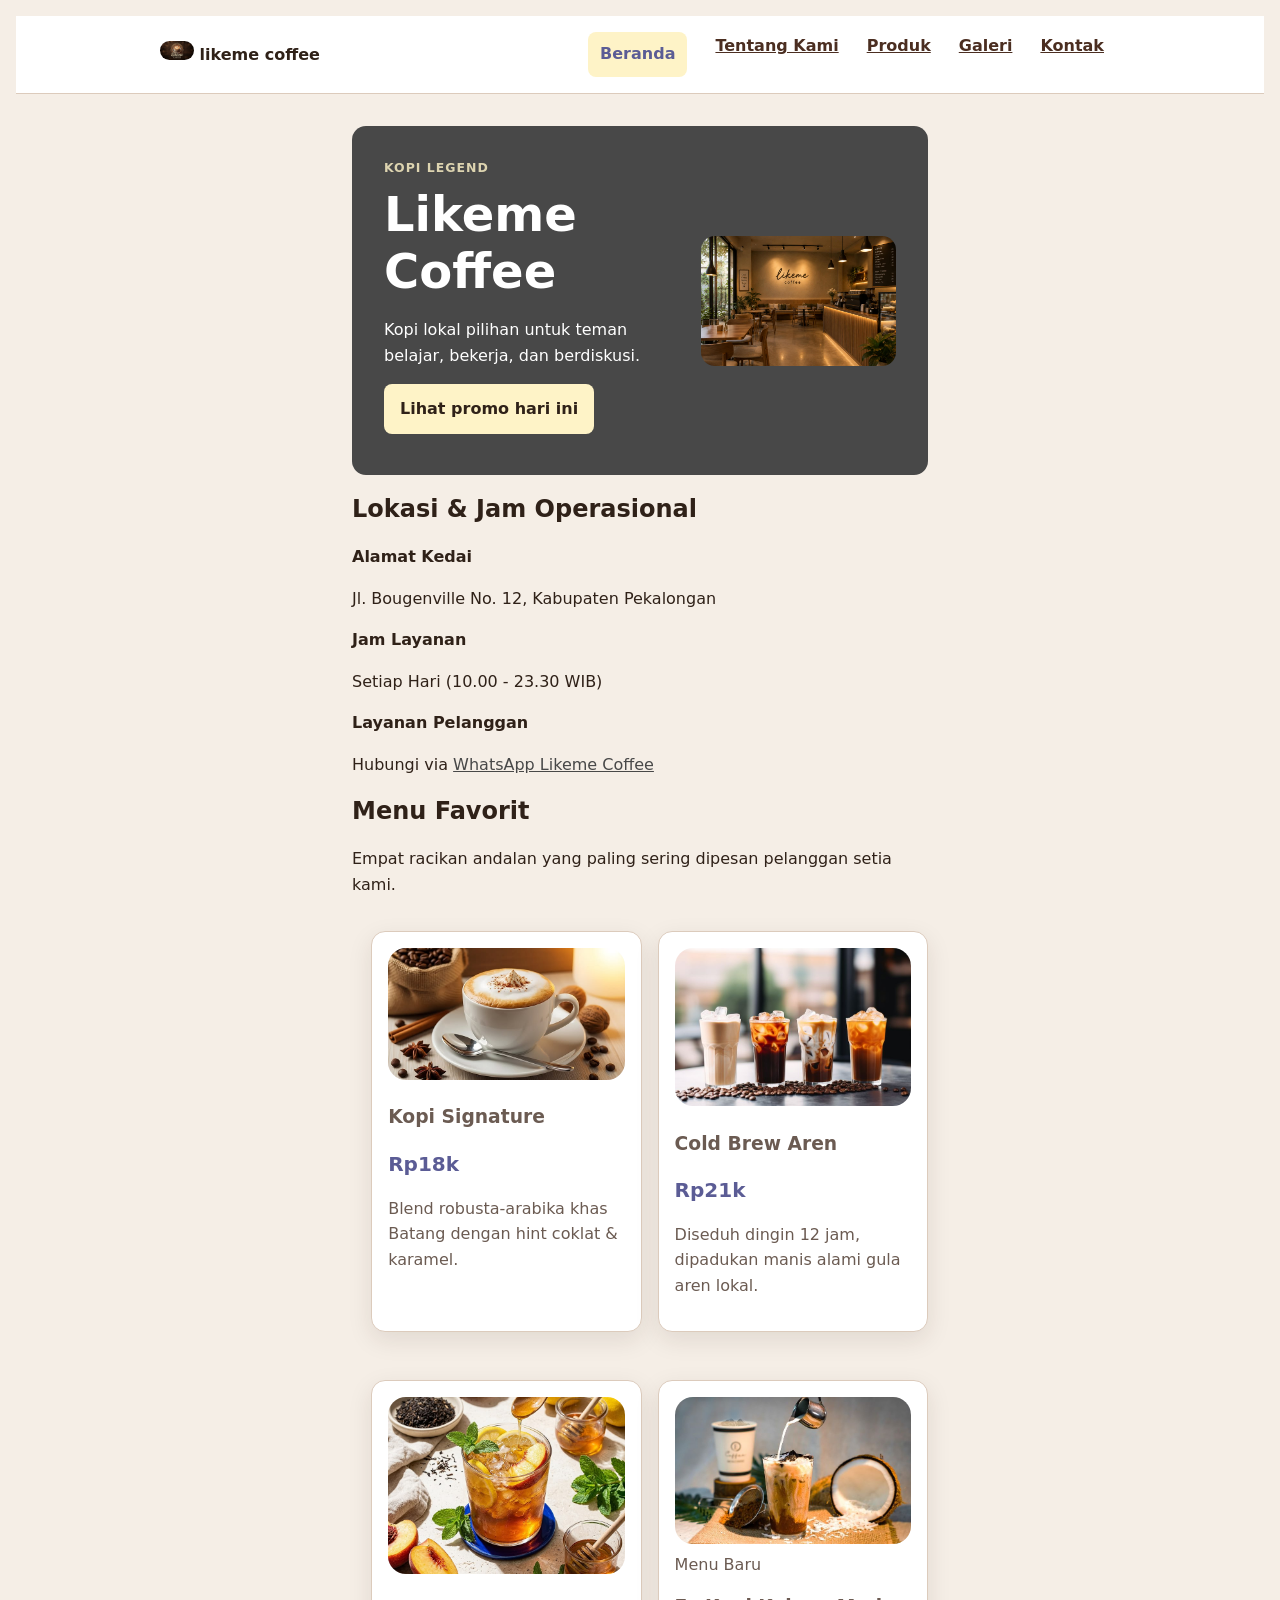
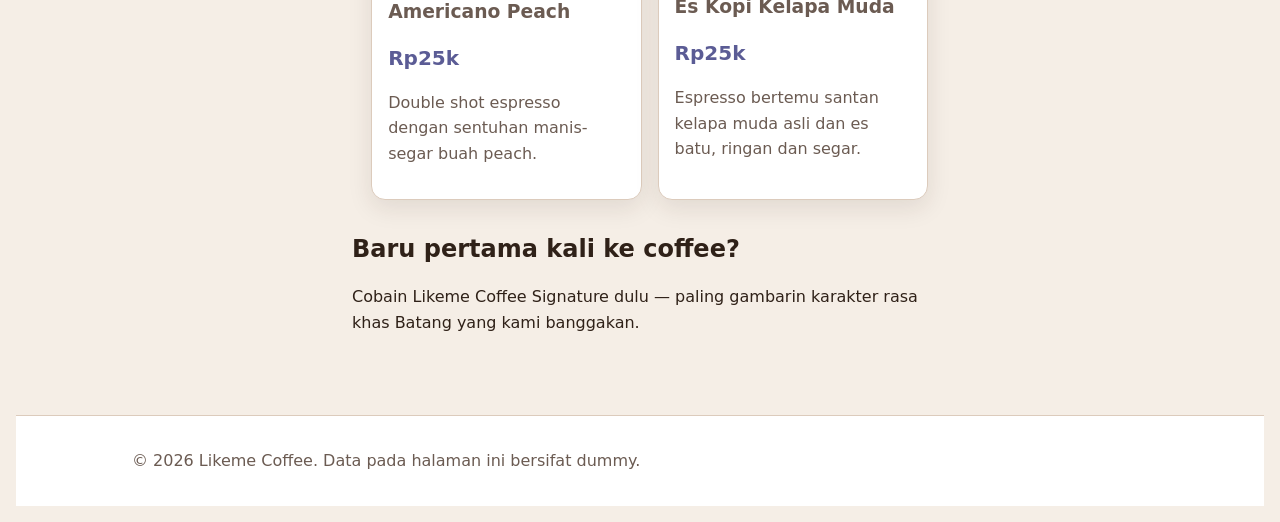
==== commit 9e44ba87: "feat: bangun layout flexbox dan grid" ====
--- a/index.html
+++ b/index.html
@@ -28,19 +28,15 @@
 
     <main id="konten" class="page">
         <!-- Hero Section -->
-        <section class="hero">
-            <div class="hero-copy">
-                <span class="eyebrow">Kopi Legend</span>
-                <h1>Kopi Legend</h1>
-                <p class="hero-desc">Seduhan lokal pilihan buat nemenin kamu nugas, kerja, atau sekadar lepas penat
-                    bareng temen.</p>
-                <div class="hero-action">
-                    <button id="promoButton" type="button" aria-pressed="false">Cek Promo Hari Ini !!!</button>
-                </div>
-            </div>
-            <img src="assets/images/tampak_dalam_coffee.jpg" alt="Tampak dalam likeme coffee" class="hero-img" />
-        </section>
-
+        <section class="hero" aria-labelledby="hero-title">
+  <div class="hero-content">
+    <p class="eyebrow">Kopi Legend</p>
+    <h1 id="hero-title">Likeme Coffee</h1>
+    <p>Kopi lokal pilihan untuk teman belajar, bekerja, dan berdiskusi.</p>
+    <button id="promoButton" type="button">Lihat promo hari ini</button>
+  </div>
+  <img class="hero-image" src="assets/images/tampak_dalam_coffee.jpg" alt="Tampak Dalam Coffe berisi kemasan kopi lokal" />
+</section>
         <section id="kontak" class="section" aria-labelledby="kontak-title">
             <div class="section-head">
                 <h2 id="kontak-title">Lokasi & Jam Operasional</h2>
--- a/css/style.css
+++ b/css/style.css
@@ -1,869 +1,556 @@
 :root {
-    --ink: #4c4c4f;
-    --ink-soft: #4e357b;
-    --cream: #f4eee3;
-    --paper: #fffcf7;
-    --line: #e2d3be;
-    --table-border: #b99b72;
-    --rust: #b1502a;
-    --rust-dark: #8f3f20;
-    --gold: #c98a2b;
-    --gold-light: #e3b15c;
-    --moss: #57623e;
-
-    --font-display: "Iowan Old Style", "Palatino Linotype", Georgia, "Times New Roman", serif;
-    --font-body: "Segoe UI", "Helvetica Neue", Arial, sans-serif;
-
-    --radius-lg: 22px;
-    --radius-md: 14px;
-    --radius-sm: 8px;
-    --shadow-card: 0 1px 3px rgba(44, 27, 18, 0.12);
-    --content-w: 1080px;
-}
-
-* {
-    box-sizing: border-box;
-}
-
-html {
-    scroll-behavior: smooth;
-}
-
-@media (prefers-reduced-motion: reduce) {
-    html {
-        scroll-behavior: auto;
-    }
-
-    * {
-        animation-duration: 0.01ms !important;
-        transition-duration: 0.01ms !important;
-    }
-}
+  --color-primary: #696867;
+  --color-primary-strong: #4b2715;
+  --color-text: #586696;
+  --color-muted: #6b5b52;
+  --color-surface: #ffffff;
+  --color-surface-soft: #fff8f0;
+  --color-border: #716f6c;
+  --color-focus: #1d4ed8;
+  --space-1: 0.5rem;
+  --space-2: 0.75rem;
+  --space-3: 1rem;
+  --space-4: 1.5rem;
+  --space-5: 2rem;
+  --radius-sm: 0.5rem;
+  --radius-md: 0.875rem;
+  --shadow-card: 0 0.5rem 1.5rem rgb(47 33 24 / 0.1);
+}
+
+*,
+*::before,
+*::after {
+  box-sizing: border-box;
+}
+
+html { color-scheme: light; }
 
 body {
-    margin: 0;
-    color: var(--ink);
-    background-color: var(--cream);
-    font-family: var(--font-body);
-    line-height: 1.6;
-}
-
+  margin: 0;
+  color: var(--color-text);
+  background: var(--color-surface-soft);
+  font-family: system-ui, -apple-system, BlinkMacSystemFont, "Segoe UI", sans-serif;
+  font-size: 1rem;
+  line-height: 1.6;
+}
+
+.page {
+  max-width: 920px;
+  margin: 0 auto;
+  padding: 32px 20px;
+}
+
+.hero {
+  border-radius: 24px;
+  background: linear-gradient(135deg, #4b2e21, #8d5a3b);
+  color: white;
+  padding: 36px;
+}
+
+.eyebrow {
+  margin: 0 0 8px;
+  text-transform: uppercase;
+  letter-spacing: 0.14em;
+  font-size: 0.78rem;
+  opacity: 0.8;
+}
+
+h1 {
+  margin: 0;
+  font-size: clamp(2.4rem, 8vw, 4rem);
+}
+
+.lead {
+  max-width: 560px;
+  line-height: 1.7;
+}
+
+.cta-button {
+  border: 0;
+  border-radius: 999px;
+  background: #ffd166;
+  color: #2f2118;
+  padding: 12px 18px;
+  font-weight: 700;
+  cursor: pointer;
+}
+
+.products {
+  display: grid;
+  grid-template-columns: repeat(auto-fit, minmax(220px, 1fr));
+  gap: 16px;
+  margin-top: 18px;
+}
+
+.product-card {
+  border: 1px solid #ead8c3;
+  border-radius: 18px;
+  background: white;
+  padding: 18px;
+  box-shadow: 0 10px 30px rgb(47 33 24 / 10%);
+}
+body { font-family: system-ui, sans-serif; padding: 2rem; }
+button { padding: .75rem 1rem; color: white; background: #7c3f16; border: 0; }
+body {
+  margin: 0;
+  color: #2f2118;
+  background: #f6f0e8;
+  font-family: Arial, sans-serif;
+}
+
+.page {
+  max-width: 920px;
+  margin: 0 auto;
+  padding: 32px 20px;
+}
+
+.hero {
+  padding: 36px;
+  color: white;
+  background: #6f3b1f;
+  border-radius: 24px;
+}
+
+.eyebrow {
+  margin: 0 0 8px;
+  letter-spacing: 0.14em;
+  text-transform: uppercase;
+}
+
+.products {
+  padding-left: 1.2rem;
+}
+
+button {
+  padding: 12px 18px;
+  color: #2f2118;
+  font-weight: 700;
+  cursor: pointer;
+  background: #ffd166;
+  border: 0;
+  border-radius: 999px;
+}
+body {
+  margin: 0;
+  background: #fbf7f0;
+  color: #2f2118;
+  font-family: system-ui, -apple-system, BlinkMacSystemFont, "Segoe UI", sans-serif;
+}
+
+.site-header {
+  position: sticky;
+  top: 0;
+  display: flex;
+  justify-content: space-between;
+  gap: 16px;
+  align-items: center;
+  padding: 16px 24px;
+  background: white;
+  border-bottom: 1px solid #ead8c3;
+}
+
+.brand {
+  color: #4b2e21;
+  font-weight: 800;
+  text-decoration: none;
+}
+
+nav {
+  display: flex;
+  gap: 12px;
+  flex-wrap: wrap;
+}
+
+nav a {
+  color: #4b2e21;
+  font-weight: 700;
+}
+
+a:focus-visible {
+  outline: 3px solid #ffd166;
+  outline-offset: 4px;
+}
+
+main {
+  max-width: 980px;
+  margin: 0 auto;
+  padding: 28px 20px;
+}
+
+.hero {
+  border-radius: 24px;
+  background: linear-gradient(135deg, #4b2e21, #8d5a3b);
+  color: white;
+  padding: 34px;
+}
+
+.eyebrow {
+  margin: 0 0 8px;
+  letter-spacing: 0.14em;
+  text-transform: uppercase;
+  opacity: 0.82;
+}
+
+h1 {
+  margin: 0;
+  font-size: clamp(2rem, 7vw, 3.8rem);
+  line-height: 1;
+}
+
+.profile-image {
+  width: 100%;
+  max-width: 420px;
+  border-radius: 18px;
+  object-fit: cover;
+}
+
+ul {
+  line-height: 1.8;
+}
+
+.site-footer {
+  padding: 24px;
+  background: #2f2118;
+  color: white;
+  text-align: center;
+}
+body { font-family: system-ui, sans-serif; line-height: 1.6; padding: 1rem; }
+nav a { display: inline-block; margin-right: 1rem; }
+a:focus-visible { outline: 3px solid #c2410c; outline-offset: 3px; }
+body {
+  margin: 0;
+  background: #fbf7f0;
+  color: #2f2118;
+  font-family: system-ui, -apple-system, BlinkMacSystemFont, "Segoe UI", sans-serif;
+}
+
+.page {
+  max-width: 860px;
+  margin: 0 auto;
+  padding: 28px 20px;
+}
+
+img {
+  max-width: 100%;
+  height: auto;
+  border-radius: 18px;
+}
+
+figure {
+  margin: 0 0 24px;
+}
+
+figcaption {
+  margin-top: 8px;
+  color: #6b5b51;
+}
+
+table {
+  width: 100%;
+  border-collapse: collapse;
+  background: white;
+}
+
+caption {
+  text-align: left;
+  font-weight: 700;
+  margin-bottom: 8px;
+}
+
+th,
+td {
+  border: 1px solid #ead8c3;
+  padding: 10px;
+  text-align: left;
+}
+
+thead {
+  background: #f1e3d3;
+}
+body { font-family: system-ui, sans-serif; padding: 1rem; }
+img { max-width: 100%; height: auto; }
+table { width: 100%; border-collapse: collapse; }
+th, td { padding: .6rem; border: 1px solid #777; text-align: left; }
+body {
+  margin: 0;
+  background: #f7f3ed;
+  color: #2f2118;
+  font-family: system-ui, -apple-system, BlinkMacSystemFont, "Segoe UI", sans-serif;
+}
+
+.page {
+  max-width: 760px;
+  margin: 0 auto;
+  padding: 28px 20px;
+}
+
+form,
+pre {
+  background: white;
+  border: 1px solid #ead8c3;
+  border-radius: 16px;
+  padding: 18px;
+}
+
+.field {
+  display: grid;
+  gap: 6px;
+  margin-bottom: 14px;
+}
+
+label,
+legend {
+  font-weight: 700;
+}
+
+input,
+select,
+textarea,
+button {
+  font: inherit;
+  padding: 10px;
+}
+
+fieldset {
+  display: grid;
+  gap: 8px;
+  margin: 0 0 14px;
+  border: 1px solid #ead8c3;
+  border-radius: 12px;
+}
+
+button {
+  cursor: pointer;
+}
+body { font-family: system-ui, sans-serif; padding: 1rem; }
+label, input, button { display: block; margin-bottom: .6rem; }
+:focus-visible { outline: 3px solid #2563eb; outline-offset: 2px; }
+:root {
+  --color-primary: #6e6c6b;
+  --color-primary-strong: #5b5c95;
+  --color-text: #2f2118;
+  --color-muted: #6b5b52;
+  --color-surface: #fffaf4;
+  --color-border: #5d5c5a;
+  --color-focus: #1d4ed8;
+  --space-2: .75rem;
+  --space-3: 1rem;
+  --radius-md: .875rem;
+}
+
+*, *::before, *::after { box-sizing: border-box; }
+
+body {
+  margin: 0;
+  color: var(--color-text);
+  background: #f5eee6;
+  font-family: system-ui, sans-serif;
+  line-height: 1.6;
+}
+
+.demo-shell { max-width: 42rem; margin: 0 auto; padding: 2rem 1rem; }
+.eyebrow { color: var(--color-muted); font-weight: 700; text-transform: uppercase; letter-spacing: .08em; }
+
+.product-card {
+  padding: 1.25rem;
+  color: var(--color-text);
+  background: var(--color-surface);
+  border: 1px solid var(--color-border);
+  border-radius: var(--radius-md);
+}
+
+.product-card.featured { border-top: .4rem solid var(--color-primary); }
+.description { max-width: 55ch; }
+.price { color: var(--color-primary-strong); font-size: 1.25rem; font-weight: 800; }
+
+.button {
+  display: inline-block;
+  padding: var(--space-2) var(--space-3);
+  color: #fff;
+  background: var(--color-primary);
+  border-radius: var(--radius-md);
+  text-decoration: none;
+}
+
+.button:hover { background: var(--color-primary-strong); }
+:focus-visible { outline: 3px solid var(--color-focus); outline-offset: 3px; }
+.note { color: var(--color-muted); }
+:root { --color-primary: #484848; --color-surface: #fff; --color-border: #dccbbc; }
+* { box-sizing: border-box; }
+body { margin: 0; font-family: system-ui, sans-serif; line-height: 1.6; }
+.page { max-width: 38rem; margin: 0 auto; padding: 1rem; }
+.product-card, form { margin-top: 1rem; padding: 1rem; border: 1px solid var(--color-border); }
+label, input { display: block; margin-bottom: .5rem; }
+button { padding: .6rem 1rem; color: white; background: var(--color-primary); border: 0; }
+:focus-visible { outline: 3px solid #1d4ed8; outline-offset: 3px; }
+img { max-width: 100%; height: auto; }
+a { color: var(--color-primary); }
+a:hover { color: var(--color-primary-strong); }
+:focus-visible { outline: 3px solid var(--color-focus); outline-offset: 3px; }
+
+.skip-link {
+  position: absolute;
+  top: -5rem;
+  left: var(--space-3);
+  padding: var(--space-2) var(--space-3);
+  color: var(--color-surface);
+  background: var(--color-text);
+}
+.skip-link:focus { top: var(--space-3); }
+.site-header,
+.site-footer {
+  padding: var(--space-3) var(--space-4);
+  background: var(--color-surface);
+  border-bottom: 1px solid var(--color-border);
+}
+.site-footer {
+  margin-top: var(--space-5);
+  color: var(--color-muted);
+  text-align: center;
+  border-top: 1px solid var(--color-border);
+  border-bottom: 0;
+}
+.nav,
+.page { width: min(100% - 2rem, 60rem); margin-inline: auto; }
+.brand {
+  display: inline-block;
+  margin-bottom: var(--space-2);
+  color: var(--color-text);
+  font-weight: 800;
+  text-decoration: none;
+}
+.nav ul { padding: 0; margin: 0; list-style: none; }
+.nav li { display: inline-block; margin: 0 var(--space-2) var(--space-1) 0; }
+.nav a[aria-current="page"] {
+  padding: var(--space-1) var(--space-2);
+  color: var(--color-primary-strong);
+  font-weight: 700;
+  text-decoration: none;
+  background: #fef3c7;
+  border-radius: var(--radius-sm);
+}
+.page { padding-block: var(--space-5); }
+.hero {
+  padding: var(--space-5);
+  color: var(--color-surface);
+  background: var(--color-primary);
+  border-radius: var(--radius-md);
+}
 h1,
 h2,
-h3 {
-    font-family: var(--font-display);
-    color: var(--ink);
-    letter-spacing: -0.01em;
-}
-
-p {
-    max-width: 68ch;
-}
-
-a {
-    color: var(--rust-dark);
-}
-
-img {
-    max-width: 100%;
-    height: auto;
-    display: block;
-}
-
-.page {
-    max-width: var(--content-w);
-    margin: 0 auto;
-    padding: 36px 24px 64px;
-}
-
-/* Header & navigasi */
-#kontak {
-    scroll-margin-top: 90px;
-}
-
-.site-header {
-    padding: 14px 24px;
-    background: var(--paper);
-    border-bottom: 1px solid var(--line);
-    position: sticky;
-    top: 0;
-    z-index: 20;
-}
-
+h3 { line-height: 1.2; text-wrap: balance; }
+h1 { font-size: clamp(2rem, 6vw, 3rem); }
+p,
+li { max-width: 68ch; }
+.eyebrow { color: var(--color-primary); font-weight: 800; letter-spacing: 0.08em; text-transform: uppercase; }
+.hero .eyebrow { color: #fef3c7; }
+.price { color: var(--color-primary-strong); font-weight: 800; }
+
+.button,
+button {
+  display: inline-block;
+  padding: var(--space-2) var(--space-3);
+  color: var(--color-surface);
+  font: inherit;
+  font-weight: 700;
+  text-decoration: none;
+  cursor: pointer;
+  background: var(--color-primary);
+  border: 0;
+  border-radius: var(--radius-sm);
+}
+.button:hover,
+button:hover { color: var(--color-surface); background: var(--color-primary-strong); }
+.hero button { color: var(--color-text); background: #fef3c7; }
+.hero button:hover { color: var(--color-text); background: #fde68a; }
+.product-card,
+.media-card,
+table,
+form {
+  margin-block: var(--space-3);
+  padding: var(--space-3);
+  background: var(--color-surface);
+  border: 1px solid var(--color-border);
+  border-radius: var(--radius-md);
+  box-shadow: var(--shadow-card);
+}
+figure { margin-inline: 0; }
+figcaption,
+caption { color: var(--color-muted); }
+table { width: 100%; border-collapse: collapse; border-radius: 0; }
+caption { margin-bottom: var(--space-2); font-weight: 700; text-align: left; }
+th,
+td { padding: var(--space-2); text-align: left; border: 1px solid var(--color-border); }
+th { background: var(--color-surface-soft); }
+.field { margin-bottom: var(--space-3); }
+.field label,
+legend { display: block; margin-bottom: var(--space-1); font-weight: 700; }
+.field input,
+.field select,
+.field textarea {
+  width: 100%;
+  padding: var(--space-2);
+  color: inherit;
+  font: inherit;
+  background: var(--color-surface);
+  border: 1px solid var(--color-border);
+  border-radius: var(--radius-sm);
+}
+input[type="radio"],
+input[type="checkbox"] { width: auto; }
+fieldset {
+  margin: 0 0 var(--space-3);
+  padding: var(--space-3);
+  border: 1px solid var(--color-border);
+  border-radius: var(--radius-sm);
+}
+audio { max-width: 100%; }
+#preview-form {
+  padding: var(--space-3);
+  white-space: pre-wrap;
+  background: var(--color-surface);
+  border: 1px solid var(--color-border);
+  border-radius: var(--radius-sm);
+}
 .nav {
-    max-width: var(--content-w);
-    margin: 0 auto;
-    display: flex;
-    align-items: center;
-    justify-content: space-between;
-    gap: 16px;
-    flex-wrap: wrap;
-}
-
-.brand {
-    display: inline-flex;
-    align-items: center;
-    gap: 10px;
-    color: var(--ink);
-    font-family: var(--font-display);
-    font-weight: 700;
-    font-size: 1.25rem;
-    text-decoration: none;
-}
-
-.brand-mark {
-    width: 34px;
-    height: 34px;
-    flex-shrink: 0;
-}
-
-.nav-toggle {
-    display: none;
-}
-
-.nav-list {
-    display: flex;
-    padding: 0;
-    margin: 0;
-    list-style: none;
-    gap: 6px;
-    flex-wrap: wrap;
-}
-
-.nav-list a {
-    display: inline-block;
-    padding: 8px 14px;
-    border-radius: 999px;
-    color: var(--ink-soft);
-    text-decoration: none;
-    font-size: 0.95rem;
-}
-
-.nav-list a:hover {
-    background: var(--cream);
-    color: var(--ink);
-}
-
-.nav-list a.active,
-.nav-list a[aria-current="page"] {
-    font-weight: 700;
-    color: var(--paper);
-    background: var(--rust);
-}
-
-@media (max-width: 640px) {
-    .nav-list {
-        width: 100%;
-        justify-content: flex-start;
-        gap: 4px;
-    }
-
-    .nav-list a {
-        padding: 8px 10px;
-        font-size: 0.88rem;
-    }
-}
-
-/*Hero*/
+  display: flex;
+  gap: var(--space-3);
+  align-items: center;
+  justify-content: space-between;
+}
+.brand { margin-bottom: 0; }
+.nav ul { display: flex; gap: var(--space-2); flex-wrap: wrap; }
+.nav li { margin: 0; }
+
+.product-card { display: flex; flex-direction: column; }
+.product-badge {
+  align-self: flex-start;
+  padding: 0.25rem var(--space-2);
+  color: var(--color-primary-strong);
+  font-size: 0.875rem;
+  font-weight: 800;
+  background: #fef3c7;
+  border-radius: 999px;
+}
+.card-actions {
+  display: flex;
+  gap: var(--space-2);
+  align-items: center;
+  flex-wrap: wrap;
+  margin-top: auto;
+}
 .hero {
-    padding: 44px 32px;
-    color: var(--paper);
-    background: var(--ink);
-    border-radius: var(--radius-md);
-    display: grid;
-    grid-template-columns: 1.1fr 0.9fr;
-    align-items: center;
-    gap: 32px;
-}
-
-.eyebrow {
-    display: inline-block;
-    font-size: 0.85rem;
-    font-weight: 600;
-    color: var(--gold-light);
-    margin-bottom: 14px;
-}
-
-.hero h1 {
-    margin: 0 0 14px 0;
-    color: var(--paper);
-    font-size: clamp(2.1rem, 4vw, 3rem);
-    line-height: 1.08;
-}
-
-.hero-desc {
-    margin: 0 0 26px 0;
-    max-width: 42ch;
-    font-size: 1.05rem;
-    color: #ecdccd;
-}
-
-.hero-action {
-    margin: 0;
-}
-
-button,
-.btn {
-    padding: 13px 28px;
-    color: var(--ink);
-    font-weight: 700;
-    font-size: 0.95rem;
-    font-family: var(--font-body);
-    cursor: pointer;
-    background-color: var(--gold-light);
-    border: none;
-    border-radius: 999px;
-    transition: background-color 0.2s, transform 0.1s;
-}
-
-button:hover,
-.btn:hover {
-    background-color: var(--gold);
-}
-
-button:active,
-.btn:active {
-    transform: scale(0.98);
-}
-
-.hero-img {
-    width: 100%;
-    aspect-ratio: 4 / 3;
-    object-fit: cover;
-    border-radius: var(--radius-md);
-}
-
-@media (max-width: 720px) {
-    .hero {
-        grid-template-columns: 1fr;
-        padding: 40px 22px;
-        text-align: left;
-    }
-}
-
-/*Section*/
-.section {
-    margin-top: 56px;
-}
-
-.section-head {
-    margin-bottom: 24px;
-    max-width: 62ch;
-}
-
-.section-head h2 {
-    font-size: 1.55rem;
-    margin: 0 0 6px 0;
-}
-
-.section-head p {
-    margin: 0;
-    color: var(--ink-soft);
-}
-
-/*Kontak*/
-.contact-card {
-    background: var(--paper);
-    border: 1px solid var(--line);
-    border-radius: var(--radius-lg);
-    padding: 8px;
-    box-shadow: var(--shadow-card);
-    display: grid;
-    grid-template-columns: repeat(3, 1fr);
-}
-
-.contact-item {
-    padding: 22px 20px;
-}
-
-.contact-item strong {
-    display: block;
-    color: var(--rust-dark);
-    margin-bottom: 6px;
-    font-size: 0.95rem;
-    font-family: var(--font-display);
-}
-
-.contact-item p {
-    margin: 0;
-    font-size: 0.92rem;
-    color: var(--ink-soft);
-}
-
-.contact-item a {
-    color: var(--rust-dark);
-    font-weight: 700;
-    text-decoration: underline;
-}
-
-.contact-item a:hover {
-    color: var(--ink);
-}
-
-@media (max-width: 700px) {
-    .contact-card {
-        grid-template-columns: 1fr;
-    }
-}
-
-/*Product cards*/
-.products {
-    display: grid;
-    grid-template-columns: repeat(auto-fit, minmax(220px, 1fr));
-    gap: 20px;
-}
-
-.product-card {
-    background: var(--paper);
-    border: 1px solid var(--line);
-    border-radius: var(--radius-md);
-    overflow: hidden;
-    box-shadow: var(--shadow-card);
-    margin: 0;
-}
-
-.product-card img {
-    width: 100%;
-    aspect-ratio: 4 / 3;
-    object-fit: cover;
-}
-
-.product-card figcaption {
-    padding: 16px 18px 18px;
-}
-
-.product-header {
-    display: flex;
-    align-items: baseline;
-    justify-content: space-between;
-    gap: 8px;
-    margin-bottom: 6px;
-}
-
-.product-header h3 {
-    margin: 0;
-    font-size: 1.05rem;
-}
-
-.price {
-    flex-shrink: 0;
-    font-weight: 700;
-    font-family: var(--font-body);
-    color: var(--rust-dark);
-    background-color: #f7ede2;
-    padding: 4px 10px;
-    border-radius: var(--radius-sm);
-    font-size: 0.85rem;
-    white-space: nowrap;
-}
-
-.product-card p {
-    margin: 0;
-    font-size: 0.9rem;
-    color: var(--ink-soft);
-}
-
-.new-badge {
-    display: inline-block;
-    font-size: 0.72rem;
-    font-weight: 700;
-    color: var(--paper);
-    background: var(--moss);
-    padding: 3px 9px;
-    border-radius: 999px;
-    margin-bottom: 8px;
-}
-
-/*Aside*/
-.aside-note {
-    margin-top: 44px;
-    background: var(--paper);
-    border-left: 4px solid var(--rust);
-    border-radius: var(--radius-md);
-    padding: 22px 26px;
-    box-shadow: var(--shadow-card);
-}
-
-.aside-note h2 {
-    margin: 0 0 8px 0;
-    font-size: 1.1rem;
-    color: var(--rust-dark);
-}
-
-.aside-note p {
-    margin: 0;
-    font-size: 0.95rem;
-    color: var(--ink-soft);
-}
-
-/*Hero card (Tentang / Produk / Galeri)*/
-.about-hero {
-    background: var(--ink);
-    border: 1px solid var(--line);
-    border-radius: var(--radius-md);
-    padding: 40px 28px;
-    display: grid;
-    grid-template-columns: 1fr 1fr;
-    gap: 32px;
-    align-items: center;
-    box-shadow: var(--shadow-card);
-}
-
-.about-hero .eyebrow {
-    color: var(--gold-light);
-}
-
-.about-hero h1 {
-    margin: 0 0 14px 0;
-    font-size: clamp(1.9rem, 3.4vw, 2.4rem);
-    color: var(--paper);
-}
-
-.about-desc {
-    margin: 0;
-    color: #ecdccd;
-    font-size: 1.02rem;
-    line-height: 1.75;
-}
-
-.about-img {
-    width: 100%;
-    aspect-ratio: 4 / 3;
-    object-fit: cover;
-    border-radius: var(--radius-md);
-}
-
-@media (max-width: 720px) {
-    .about-hero {
-        grid-template-columns: 1fr;
-        padding: 32px 22px;
-    }
-}
-
-.values-grid {
-    display: grid;
-    grid-template-columns: repeat(auto-fit, minmax(230px, 1fr));
-    gap: 20px;
-}
-
-.value-item {
-    background: var(--paper);
-    border: 1px solid var(--line);
-    border-radius: var(--radius-md);
-    padding: 26px 22px;
-    box-shadow: var(--shadow-card);
-}
-
-.value-icon {
-    width: 40px;
-    height: 40px;
-    color: var(--rust);
-    margin-bottom: 14px;
-}
-
-.value-item h3 {
-    margin: 0 0 8px 0;
-    font-size: 1.08rem;
-}
-
-.value-item p {
-    margin: 0;
-    font-size: 0.92rem;
-    color: var(--ink-soft);
-    line-height: 1.55;
-}
-
-/*Produk — kategori & tabel*/
-.intro-lede {
-    font-size: 1.05rem;
-    color: var(--ink-soft);
-    max-width: 62ch;
-}
-
-.category-list {
-    display: grid;
-    grid-template-columns: repeat(auto-fit, minmax(200px, 1fr));
-    gap: 14px;
-    padding: 0;
-    margin: 0 0 8px 0;
-    list-style: none;
-}
-
-.category-list li {
-    background: var(--paper);
-    border: 1px solid var(--line);
-    border-radius: var(--radius-sm);
-    padding: 14px 16px;
-    font-size: 0.92rem;
-    color: var(--ink-soft);
-}
-
-.price-table-wrap {
-    background: var(--paper);
-    border: 1px solid var(--table-border);
-    border-radius: var(--radius-md);
-    overflow: hidden;
-    overflow-x: auto;
-}
-
-table {
-    width: 100%;
-    border-collapse: collapse;
-    min-width: 480px;
-}
-
-caption {
-    text-align: left;
-    font-weight: 700;
-    padding: 16px 18px 4px;
-    font-family: var(--font-display);
-    color: var(--ink);
-}
-
-thead th {
-    text-align: left;
-    font-size: 0.82rem;
-    letter-spacing: 0.02em;
-    color: var(--paper);
-    background: var(--rust-dark);
-    padding: 12px 18px;
-    border-bottom: 2px solid var(--ink);
-}
-
-tbody th,
-tbody td {
-    padding: 12px 18px;
-    border-bottom: 1px solid var(--table-border);
-    font-size: 0.94rem;
-}
-
-tbody th {
-    text-align: left;
-    font-weight: 600;
-    color: var(--ink);
-}
-
-tbody td.price-cell {
-    color: var(--rust-dark);
-    font-weight: 700;
-    white-space: nowrap;
-}
-
-tbody tr:nth-child(even) {
-    background: var(--cream);
-}
-
-tbody tr:last-child th,
-tbody tr:last-child td {
-    border-bottom: none;
-}
-
-/*Galeri*/
+  display: grid;
+  grid-template-columns: 1.2fr 0.8fr;
+  gap: var(--space-4);
+  align-items: center;
+}
+.hero-image { width: 100%; border-radius: var(--radius-md); }
+
+.product-grid,
 .gallery-grid {
-    display: grid;
-    grid-template-columns: repeat(auto-fit, minmax(240px, 1fr));
-    gap: 20px;
-}
-
-.media-card {
-    margin: 0;
-    background: var(--paper);
-    border: 1px solid var(--line);
-    border-radius: var(--radius-md);
-    overflow: hidden;
-    box-shadow: var(--shadow-card);
-}
-
-.media-card img {
-    width: 100%;
-    aspect-ratio: 4 / 3;
-    object-fit: cover;
-}
-
-.media-card figcaption {
-    padding: 14px 16px;
-    font-size: 0.88rem;
-    color: var(--ink-soft);
-}
-
-.video-wrap {
-    background: var(--paper);
-    border: 1px solid var(--line);
-    border-radius: var(--radius-md);
-    padding: 18px;
-    box-shadow: var(--shadow-card);
-}
-
-.video-wrap video {
-    width: 100%;
-    aspect-ratio: 4 / 3;
-    border-radius: var(--radius-sm);
-    background: var(--ink);
-}
-
-.video-caption {
-    margin: 12px 4px 0;
-    font-size: 0.88rem;
-    color: var(--ink-soft);
-}
-
-.audio-caption {
-    margin: 0 4px 12px;
-}
-
-.audio-player {
-    width: 100%;
-}
-
-/*Asebilitas dan footer*/
-.skip-link {
-    position: absolute;
-    left: -9999px;
-    padding: 8px 12px;
-    color: var(--paper);
-    background: var(--ink);
-    border-radius: var(--radius-sm);
-    z-index: 30;
-}
-
-.skip-link:focus {
-    top: 8px;
-    left: 8px;
-}
-
-a:focus-visible,
-button:focus-visible,
-input:focus-visible,
-select:focus-visible,
-textarea:focus-visible,
-.nav-list a:focus-visible {
-    outline: 3px solid #2563eb;
-    outline-offset: 3px;
-}
-
-.site-footer {
-    padding: 28px 24px;
-    color: #ecdccd;
-    text-align: center;
-    background: var(--ink);
-    margin-top: 48px;
-    font-size: 0.9rem;
-}
-
-.site-footer p {
-    margin: 0 auto;
-    max-width: var(--content-w);
-}
-
-/*Form kontak*/
-.contact-layout {
-    display: grid;
-    grid-template-columns: 1.6fr 1fr;
-    gap: 28px;
-    align-items: start;
-}
-
-.form-card {
-    display: grid;
-    grid-template-columns: 1fr 1fr;
-    gap: 0 20px;
-    padding: 28px 24px;
-    background: var(--paper);
-    border: 1px solid var(--line);
-    border-radius: var(--radius-lg);
-    box-shadow: var(--shadow-card);
-}
-
-.form-note,
-.form-card fieldset,
-.field-full,
-.form-card > button {
-    grid-column: 1 / -1;
-}
-
-.form-note {
-    margin: 0 0 20px 0;
-    font-size: 0.92rem;
-    color: var(--ink-soft);
-}
-
-.field {
-    margin-bottom: 18px;
-}
-
-.field label {
-    display: block;
-    margin-bottom: 6px;
-    font-weight: 600;
-}
-
-input[type="text"],
-input[type="email"],
-input[type="tel"],
-select,
-textarea {
-    width: 100%;
-    padding: 10px 12px;
-    font: inherit;
-    color: var(--ink);
-    background: #ffffff;
-    border: 1px solid var(--table-border);
-    border-radius: var(--radius-sm);
-}
-
-textarea {
-    resize: vertical;
-}
-
-.help-text {
-    margin: 6px 0 0 0;
-    font-size: 0.85rem;
-    color: var(--ink-soft);
-}
-
-fieldset {
-    margin: 0 0 18px 0;
-    padding: 14px 16px 8px;
-    border: 1px solid var(--line);
-    border-radius: var(--radius-sm);
-}
-
-legend {
-    padding: 0 8px;
-    font-weight: 600;
-}
-
-.choice-group {
-    display: grid;
-    grid-template-columns: repeat(auto-fit, minmax(170px, 1fr));
-    gap: 10px 20px;
-}
-
-.choice {
-    display: flex;
-    align-items: center;
-    gap: 8px;
-    margin-bottom: 8px;
-}
-
-.choice input {
-    margin: 0;
-    flex-shrink: 0;
-}
-
-.form-card > button {
-    justify-self: start;
-}
-
-/* Sidebar: info cepat + preview, mengisi ruang di samping form */
-.contact-side {
-    display: flex;
-    flex-direction: column;
-    gap: 20px;
-}
-
-.side-card {
-    padding: 22px 20px;
-    background: var(--paper);
-    border: 1px solid var(--line);
-    border-radius: var(--radius-lg);
-    box-shadow: var(--shadow-card);
-}
-
-.side-card h3 {
-    margin: 0 0 14px 0;
-    font-size: 1.05rem;
-    color: var(--rust-dark);
-}
-
-.side-list {
-    margin: 0;
-}
-
-.side-item {
-    padding: 10px 0;
-    border-top: 1px solid var(--line);
-}
-
-.side-item:first-child {
-    border-top: none;
-    padding-top: 0;
-}
-
-.side-item dt {
-    font-size: 0.82rem;
-    font-weight: 600;
-    color: var(--ink-soft);
-}
-
-.side-item dd {
-    margin: 3px 0 0 0;
-    font-size: 0.94rem;
-}
-
-.side-item dd a {
-    color: var(--rust-dark);
-    font-weight: 700;
-}
-
-#preview-form {
-    margin: 0;
-    padding: 16px;
-    color: var(--ink);
-    font-size: 0.88rem;
-    white-space: pre-wrap;
-    overflow-wrap: anywhere;
-    background: var(--cream);
-    border: 1px solid var(--line);
-    border-radius: var(--radius-md);
-}
-.form-card{
-    background: #ffffff;
-    border: 1pc solid #decbb8;
-    border-radius: 12px;
-    padding: 30px;
-    box-shadow: 0 5px 15px rgba(0,0,0,0.08);
-}
-
-@media (max-width: 900px) {
-    .contact-layout {
-        grid-template-columns: 1fr;
-    }
-}
-
-@media (max-width: 560px) {
-    .form-card {
-        grid-template-columns: 1fr;
-    }
-
-    .field {
-        grid-column: 1 / -1;
-    }
-}
-
-nav ul{
-    display: flex;
-    justify-content: flex-end;
-    align-items: center;
-    gap: 25px;
-    list-style: none;
-    margin: 0;
-    padding: 0;
-}
-
-nav ul li{
-    margin: 0;
-}
-
-nav ul li a {
-    text-decoration: none;
-    color: #6b3e26;
-    font-size: 16px;
-}
-nav ul li a.active {
-    background-color: #b9572d;
-    color: white;
-    padding: 12px 18px;
-    border-radius: 25px;
-    font-weight: bold;
-}+  display: grid;
+  grid-template-columns: repeat(3, minmax(0, 1fr));
+  gap: var(--space-3);
+}
+.gallery-grid { grid-template-columns: repeat(2, minmax(0, 1fr)); }
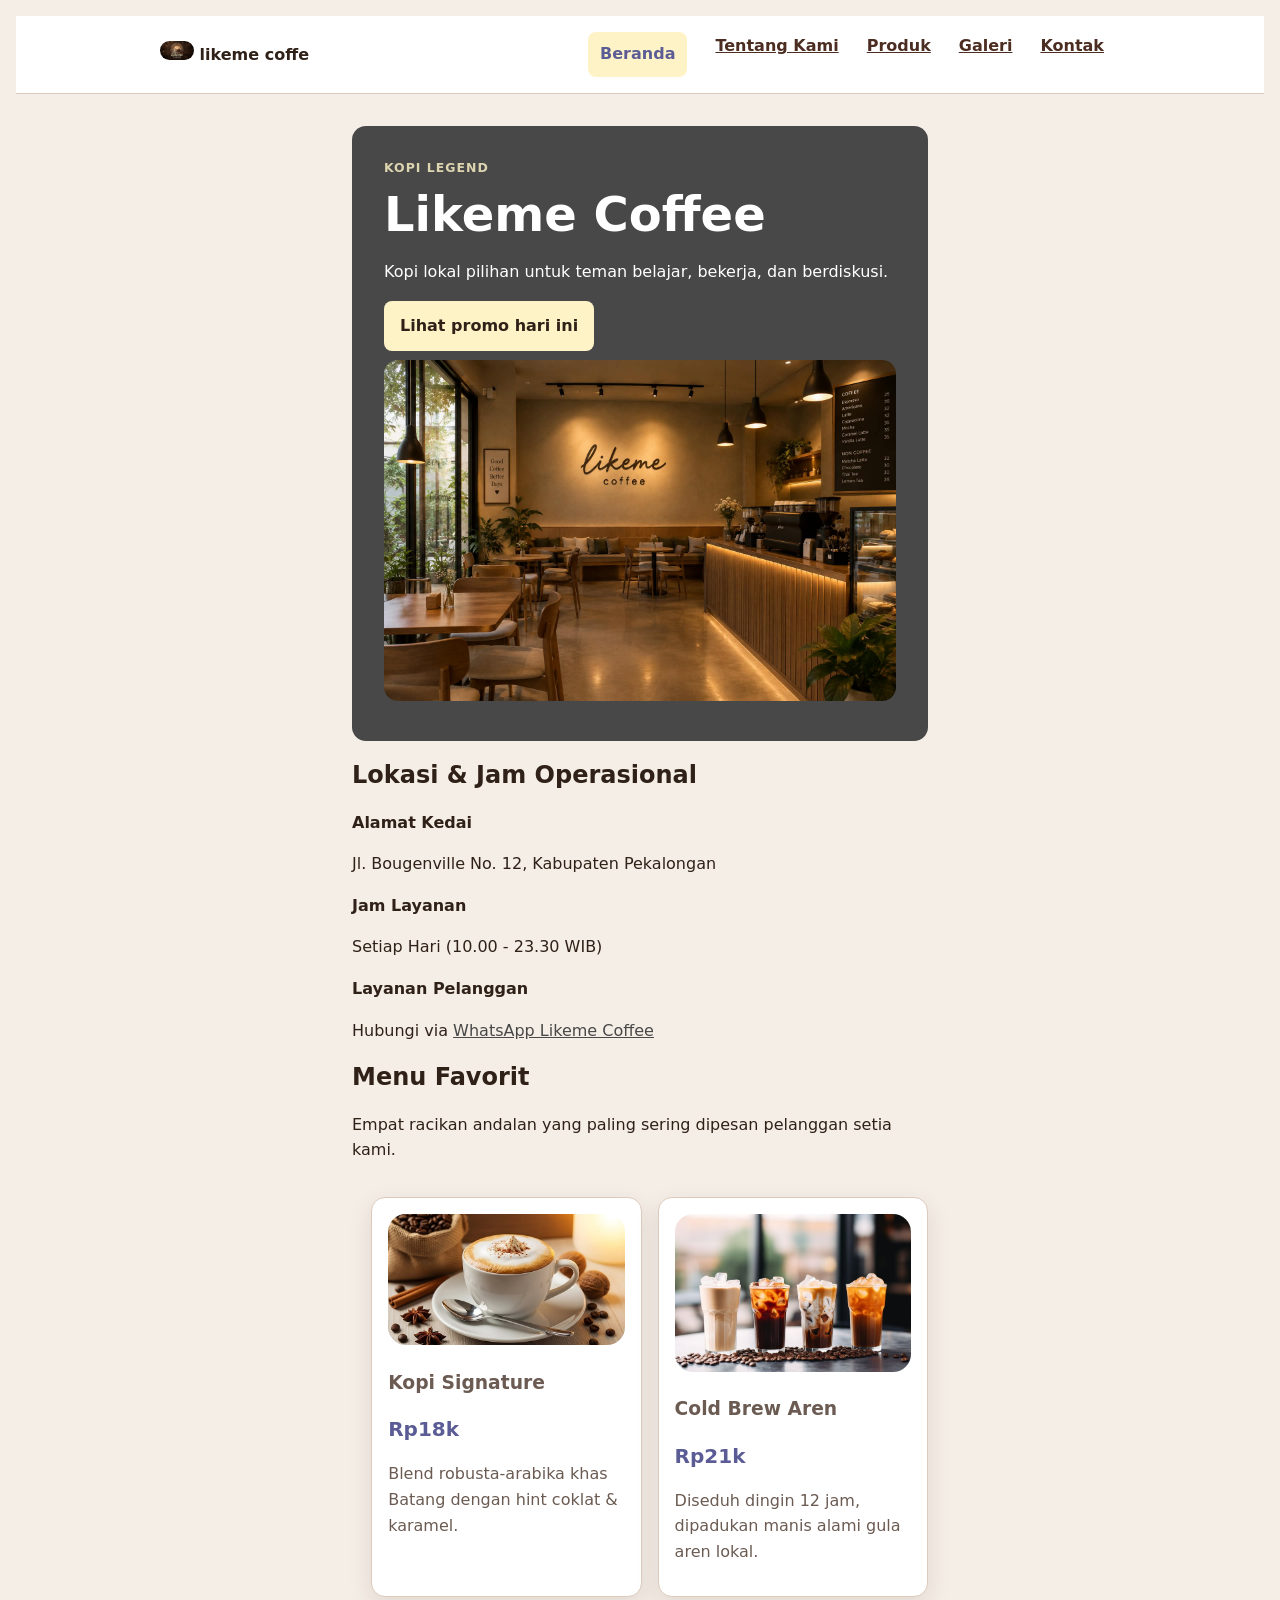
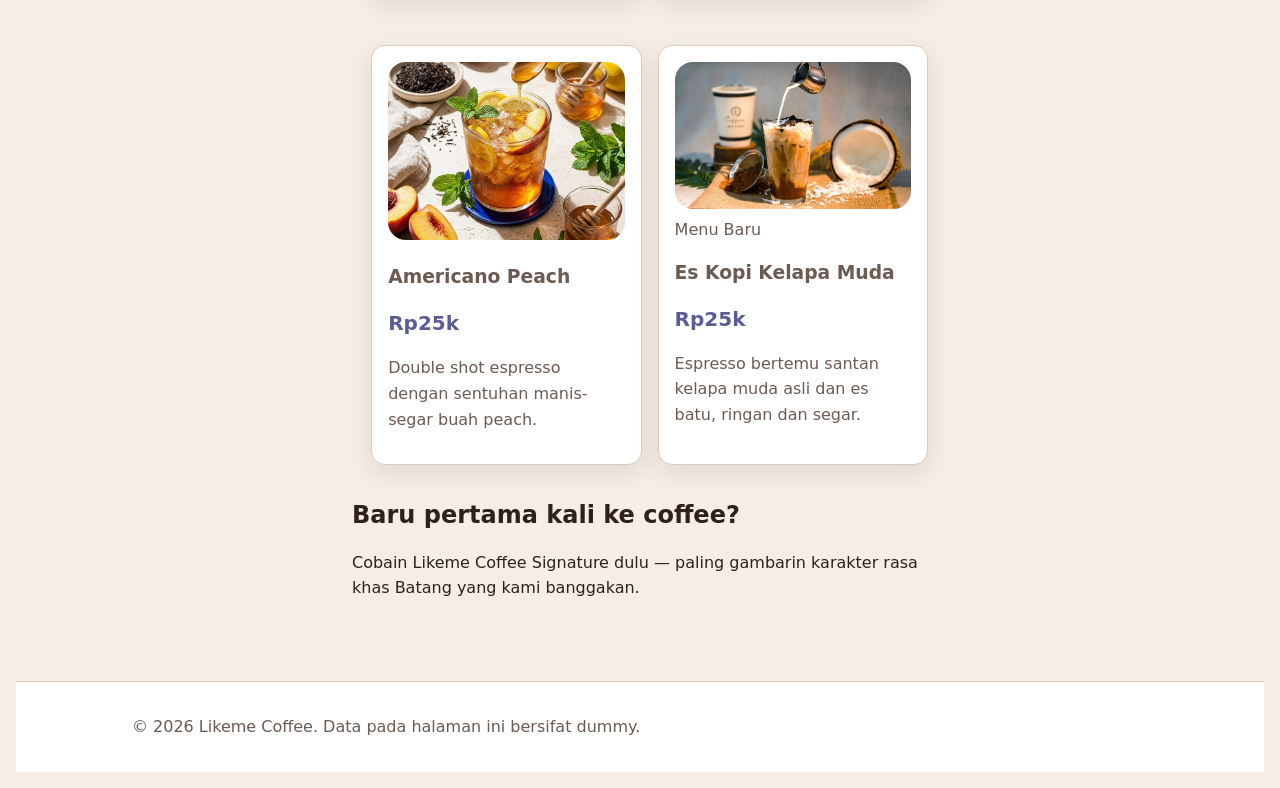
==== commit 7985c5b6: "feat: terapkan responsive mobile-first" ====
--- a/index.html
+++ b/index.html
@@ -13,8 +13,7 @@
     <header class="site-header">
         <nav class="nav" aria-label="Navigasi utama">
             <a class="brand" href="index.html">
-                <img class="brand-mark" src="assets/images/logo_likeme_coffee.jpg" alt="logo likeme coffee" width="34" height="34">
-                likeme coffee
+                <img class="brand-mark" src="assets/images/logo_likeme_coffe.jpg" alt="logo likeme coffe" width="34" height="34"> likeme coffe
             </a>
             <ul class="nav-list">
                 <li><a class="active" aria-current="page" href="index.html">Beranda</a></li>
@@ -35,7 +34,7 @@
     <p>Kopi lokal pilihan untuk teman belajar, bekerja, dan berdiskusi.</p>
     <button id="promoButton" type="button">Lihat promo hari ini</button>
   </div>
-  <img class="hero-image" src="assets/images/tampak_dalam_coffee.jpg" alt="Tampak Dalam Coffe berisi kemasan kopi lokal" />
+  <img class="hero-image" src="assets/images/tampak_dalam_coffee.jpg" width="640" height="360" alt="tampak_dalam_coffee berisi kemasan kopi lokal" />
 </section>
         <section id="kontak" class="section" aria-labelledby="kontak-title">
             <div class="section-head">
--- a/css/style.css
+++ b/css/style.css
@@ -539,12 +539,9 @@
   flex-wrap: wrap;
   margin-top: auto;
 }
-.hero {
-  display: grid;
-  grid-template-columns: 1.2fr 0.8fr;
-  gap: var(--space-4);
-  align-items: center;
-}
+.hero { grid-template-columns: 1fr; }
+.product-grid,
+.gallery-grid { grid-template-columns: 1fr; }
 .hero-image { width: 100%; border-radius: var(--radius-md); }
 
 .product-grid,
@@ -554,3 +551,20 @@
   gap: var(--space-3);
 }
 .gallery-grid { grid-template-columns: repeat(2, minmax(0, 1fr)); }
+.table-scroll { max-width: 100%; overflow-x: auto; }
+.table-scroll:focus-visible { outline: 3px solid var(--color-focus); outline-offset: 3px; }
+.table-scroll table { min-width: 40rem; }
+@media (min-width: 42rem) {
+  .nav ul { flex-direction: row; }
+  .gallery-grid { grid-template-columns: repeat(2, minmax(0, 1fr)); }
+}
+
+@media (min-width: 48rem) {
+  .hero { grid-template-columns: 1.2fr 0.8fr; }
+  .product-grid { grid-template-columns: repeat(2, minmax(0, 1fr)); }
+}
+
+@media (min-width: 60rem) {
+  .nav { flex-direction: row; align-items: center; justify-content: space-between; }
+  .product-grid { grid-template-columns: repeat(3, minmax(0, 1fr)); }
+}
